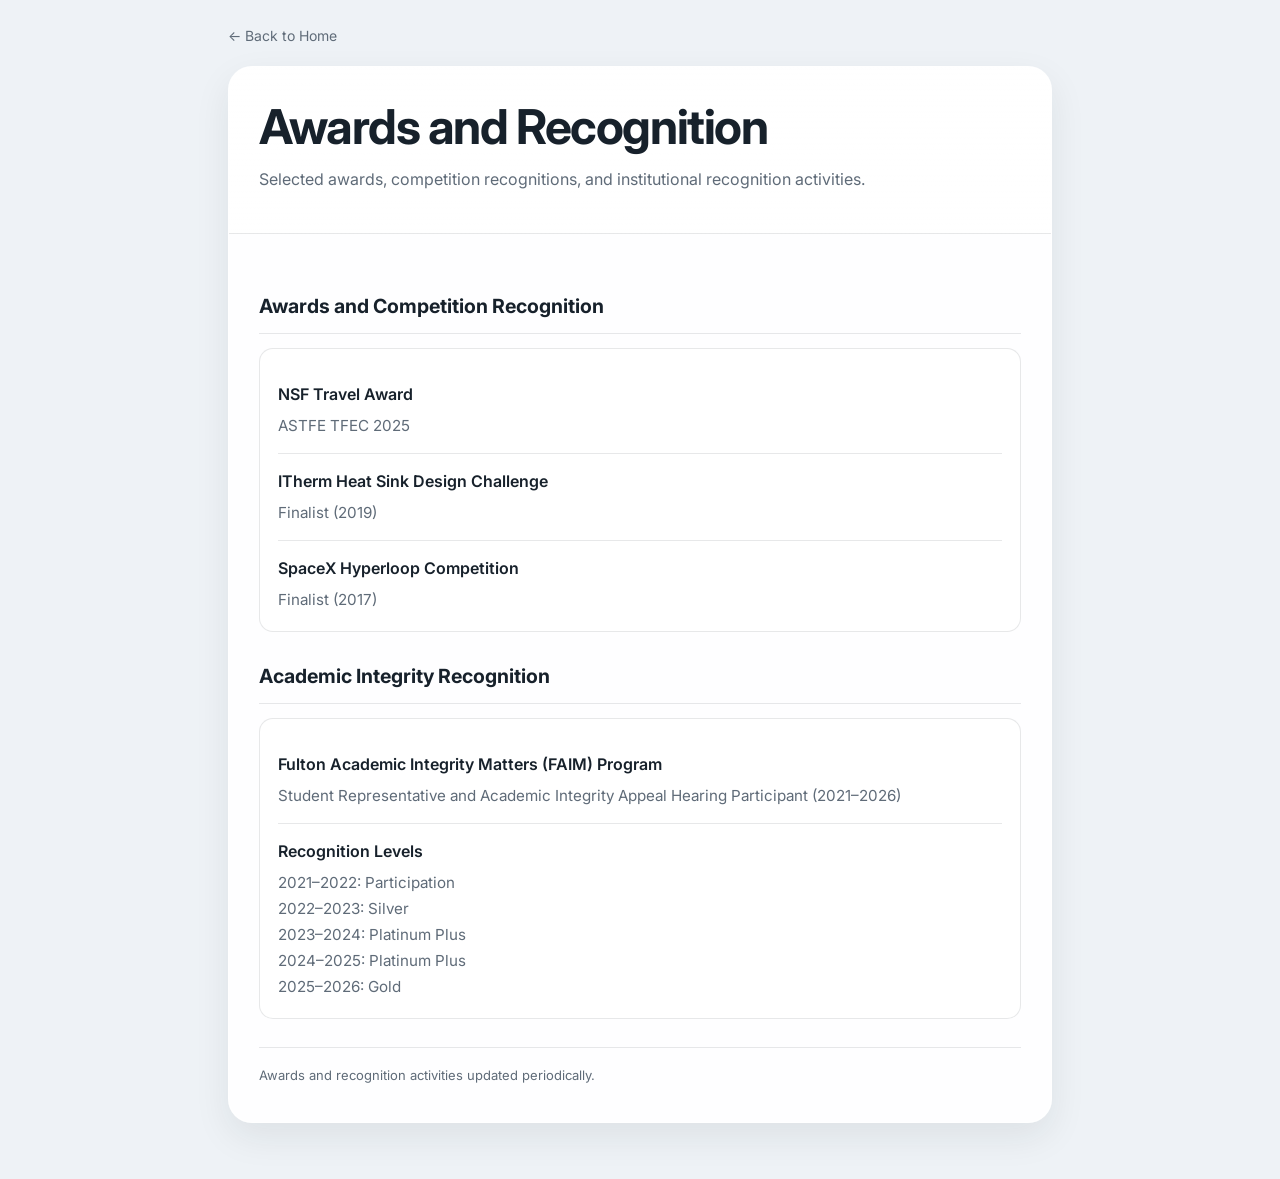
==== awards.html @ 1e587b6f "Create awards.html" ====
<!DOCTYPE html>
<html lang="en">

<head>

  <meta charset="UTF-8">
  <meta name="viewport" content="width=device-width, initial-scale=1.0">

  <title>Awards and Recognition | Gokul Chandrasekaran</title>

  <link rel="preconnect" href="https://fonts.googleapis.com">
  <link rel="preconnect" href="https://fonts.gstatic.com" crossorigin>

  <link href="https://fonts.googleapis.com/css2?family=Inter:wght@400;500;600;700&display=swap" rel="stylesheet">

  <style>

    :root {
      --bg: #eef2f6;
      --card: #ffffff;
      --text: #17212b;
      --muted: #5f6b78;
      --line: rgba(23,33,43,0.10);
      --accent: #173a63;
      --shadow: 0 14px 36px rgba(23,33,43,0.08);
      --radius: 14px;
    }

    * {
      box-sizing: border-box;
    }

    body {
      margin: 0;
      font-family: 'Inter', sans-serif;
      background: var(--bg);
      color: var(--text);
      line-height: 1.7;
    }

    .page {
      max-width: 860px;
      margin: 0 auto;
      padding: 24px 18px 56px;
    }

    .nav {
      margin-bottom: 18px;
      font-size: 14px;
    }

    .nav a {
      color: var(--muted);
      text-decoration: none;
    }

    .nav a:hover {
      color: var(--accent);
    }

    .shell {
      background: rgba(255,255,255,0.92);
      border-radius: 24px;
      overflow: hidden;
      box-shadow: var(--shadow);
      border: 1px solid rgba(255,255,255,0.7);
    }

    .hero {
      padding: 34px 30px 24px;
      border-bottom: 1px solid var(--line);
      background: linear-gradient(
        180deg,
        rgba(255,255,255,0.96),
        rgba(255,255,255,0.84)
      );
    }

    h1 {
      margin: 0;
      font-size: clamp(2rem, 4vw, 3rem);
      line-height: 1.1;
      letter-spacing: -0.03em;
    }

    .subtitle {
      margin-top: 12px;
      color: var(--muted);
      max-width: 720px;
    }

    .content {
      padding: 28px 30px 36px;
    }

    .section {
      margin-top: 28px;
    }

    .section h2 {
      margin: 0 0 14px;
      padding-bottom: 10px;
      border-bottom: 1px solid var(--line);
      font-size: 1.22rem;
    }

    .panel {
      background: var(--card);
      border: 1px solid var(--line);
      border-radius: var(--radius);
      padding: 18px;
    }

    .award-item {
      padding: 14px 0;
      border-bottom: 1px solid var(--line);
    }

    .award-item:last-child {
      border-bottom: none;
      padding-bottom: 0;
    }

    .award-title {
      font-weight: 600;
      font-size: 1rem;
    }

    .award-meta {
      margin-top: 5px;
      color: var(--muted);
      font-size: 0.95rem;
    }

    .footer {
      margin-top: 28px;
      padding-top: 16px;
      border-top: 1px solid var(--line);
      color: var(--muted);
      font-size: 13px;
    }

  </style>

</head>

<body>

  <div class="page">

    <div class="nav">
      <a href="index.html">← Back to Home</a>
    </div>

    <div class="shell">

      <header class="hero">

        <h1>Awards and Recognition</h1>

        <p class="subtitle">
          Selected awards, competition recognitions,
          and institutional recognition activities.
        </p>

      </header>

      <main class="content">

        <section class="section">

          <h2>Awards and Competition Recognition</h2>

          <div class="panel">

            <div class="award-item">

              <div class="award-title">
                NSF Travel Award
              </div>

              <div class="award-meta">
                ASTFE TFEC 2025
              </div>

            </div>

            <div class="award-item">

              <div class="award-title">
                ITherm Heat Sink Design Challenge
              </div>

              <div class="award-meta">
                Finalist (2019)
              </div>

            </div>

            <div class="award-item">

              <div class="award-title">
                SpaceX Hyperloop Competition
              </div>

              <div class="award-meta">
                Finalist (2017)
              </div>

            </div>

          </div>

        </section>

        <section class="section">

          <h2>Academic Integrity Recognition</h2>

          <div class="panel">

            <div class="award-item">

              <div class="award-title">
                Fulton Academic Integrity Matters (FAIM) Program
              </div>

              <div class="award-meta">
                Student Representative and Academic Integrity Appeal Hearing Participant
                (2021–2026)
              </div>

            </div>

            <div class="award-item">

              <div class="award-title">
                Recognition Levels
              </div>

              <div class="award-meta">
                2021–2022: Participation<br>
                2022–2023: Silver<br>
                2023–2024: Platinum Plus<br>
                2024–2025: Platinum Plus<br>
                2025–2026: Gold
              </div>

            </div>

          </div>

        </section>

        <div class="footer">
          Awards and recognition activities updated periodically.
        </div>

      </main>

    </div>

  </div>

</body>

</html>
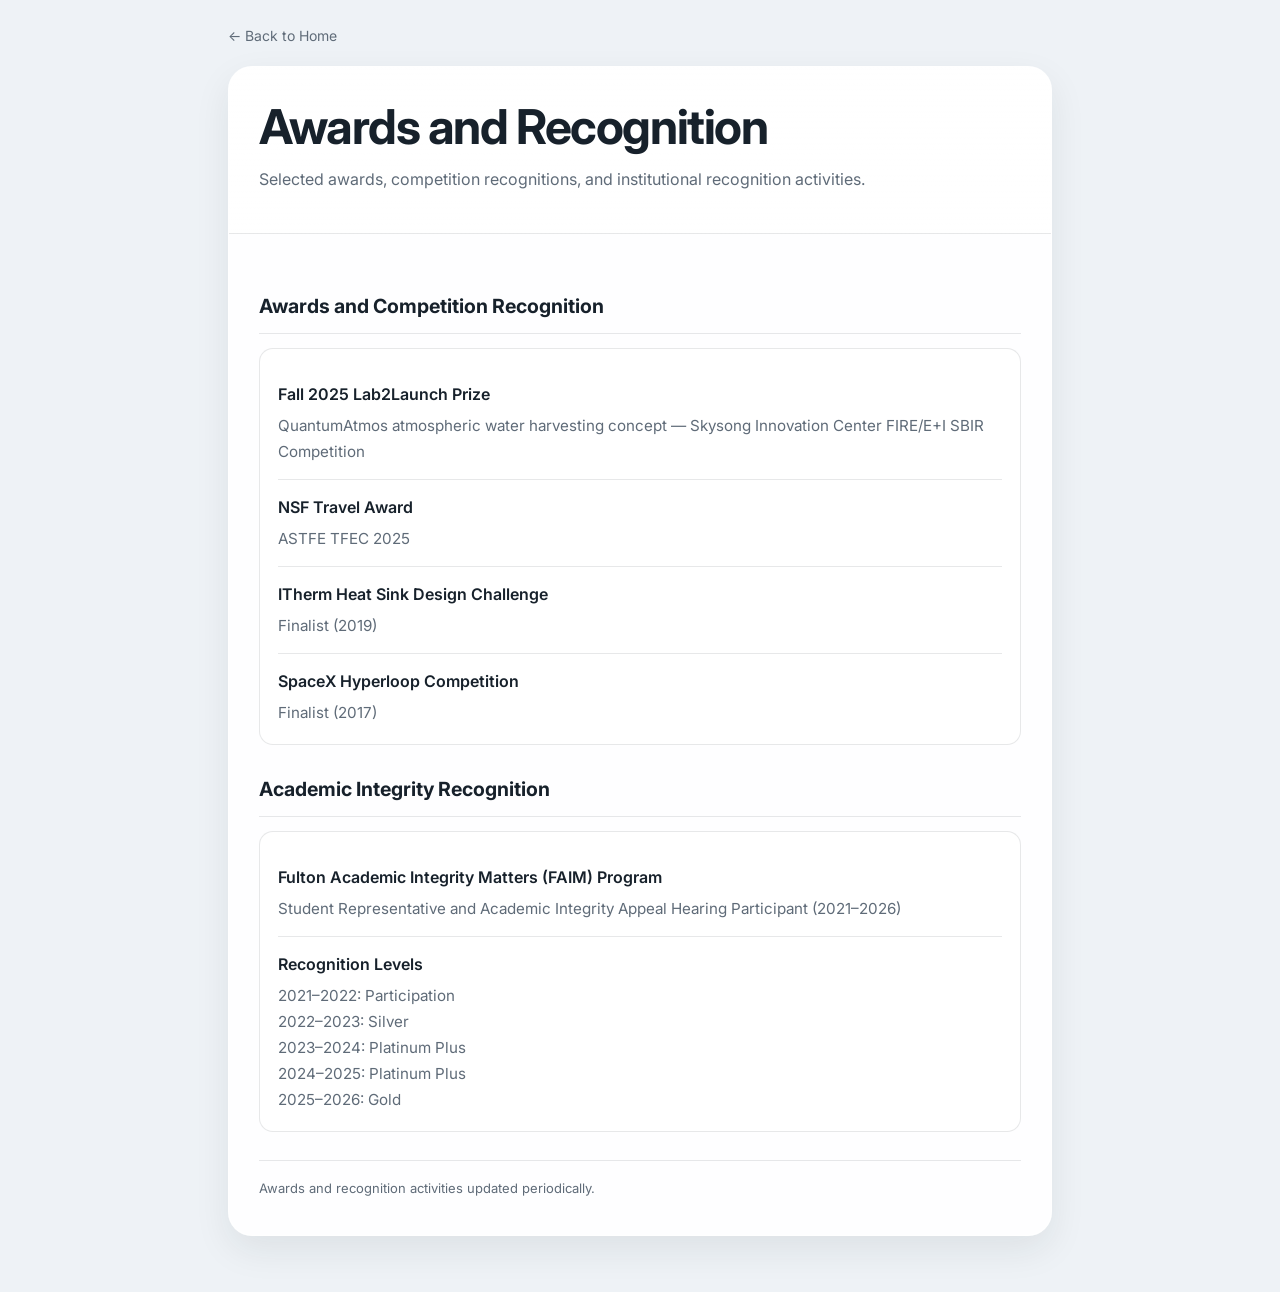
==== commit 22fd127e: "Update awards.html" ====
--- a/awards.html
+++ b/awards.html
@@ -172,7 +172,18 @@
           <h2>Awards and Competition Recognition</h2>
 
           <div class="panel">
-
+            
+<div class="award-item">
+
+  <div class="award-title">
+    Fall 2025 Lab2Launch Prize
+  </div>
+
+  <div class="award-meta">
+    QuantumAtmos atmospheric water harvesting concept — Skysong Innovation Center FIRE/E+I SBIR Competition
+  </div>
+
+</div>
             <div class="award-item">
 
               <div class="award-title">
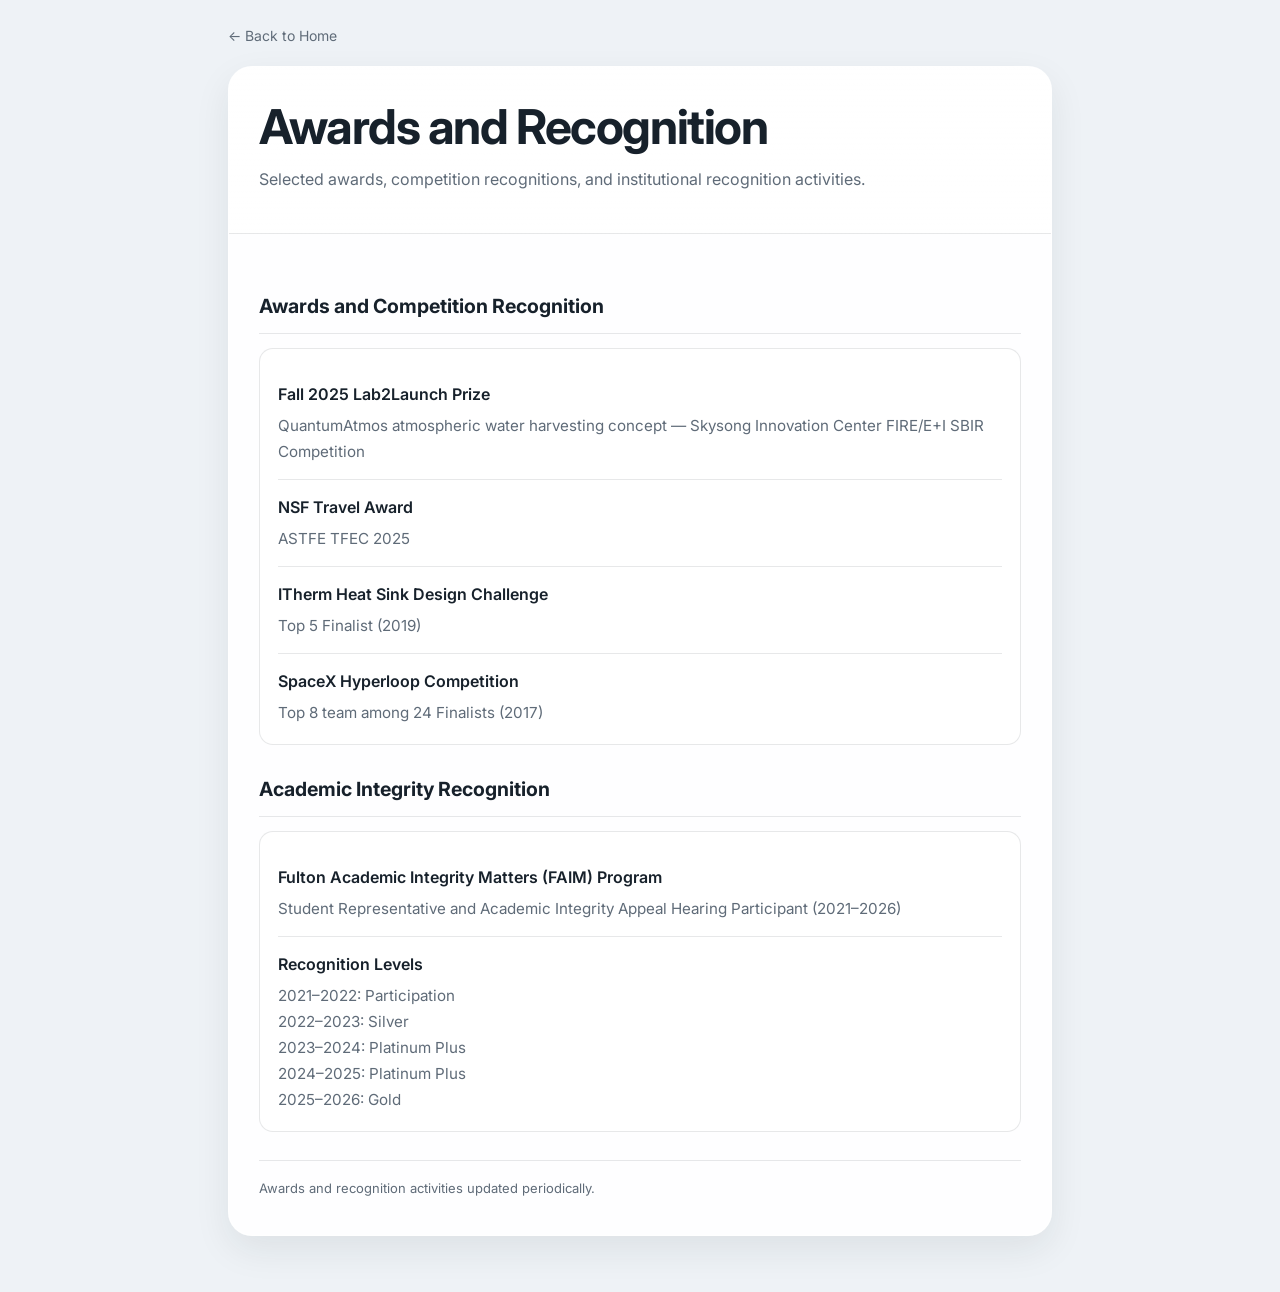
==== commit f685c28b: "Update award descriptions for clarity" ====
--- a/awards.html
+++ b/awards.html
@@ -203,7 +203,7 @@
               </div>
 
               <div class="award-meta">
-                Finalist (2019)
+                Top 5 Finalist (2019)
               </div>
 
             </div>
@@ -215,7 +215,7 @@
               </div>
 
               <div class="award-meta">
-                Finalist (2017)
+                Top 8 team among 24 Finalists (2017)
               </div>
 
             </div>
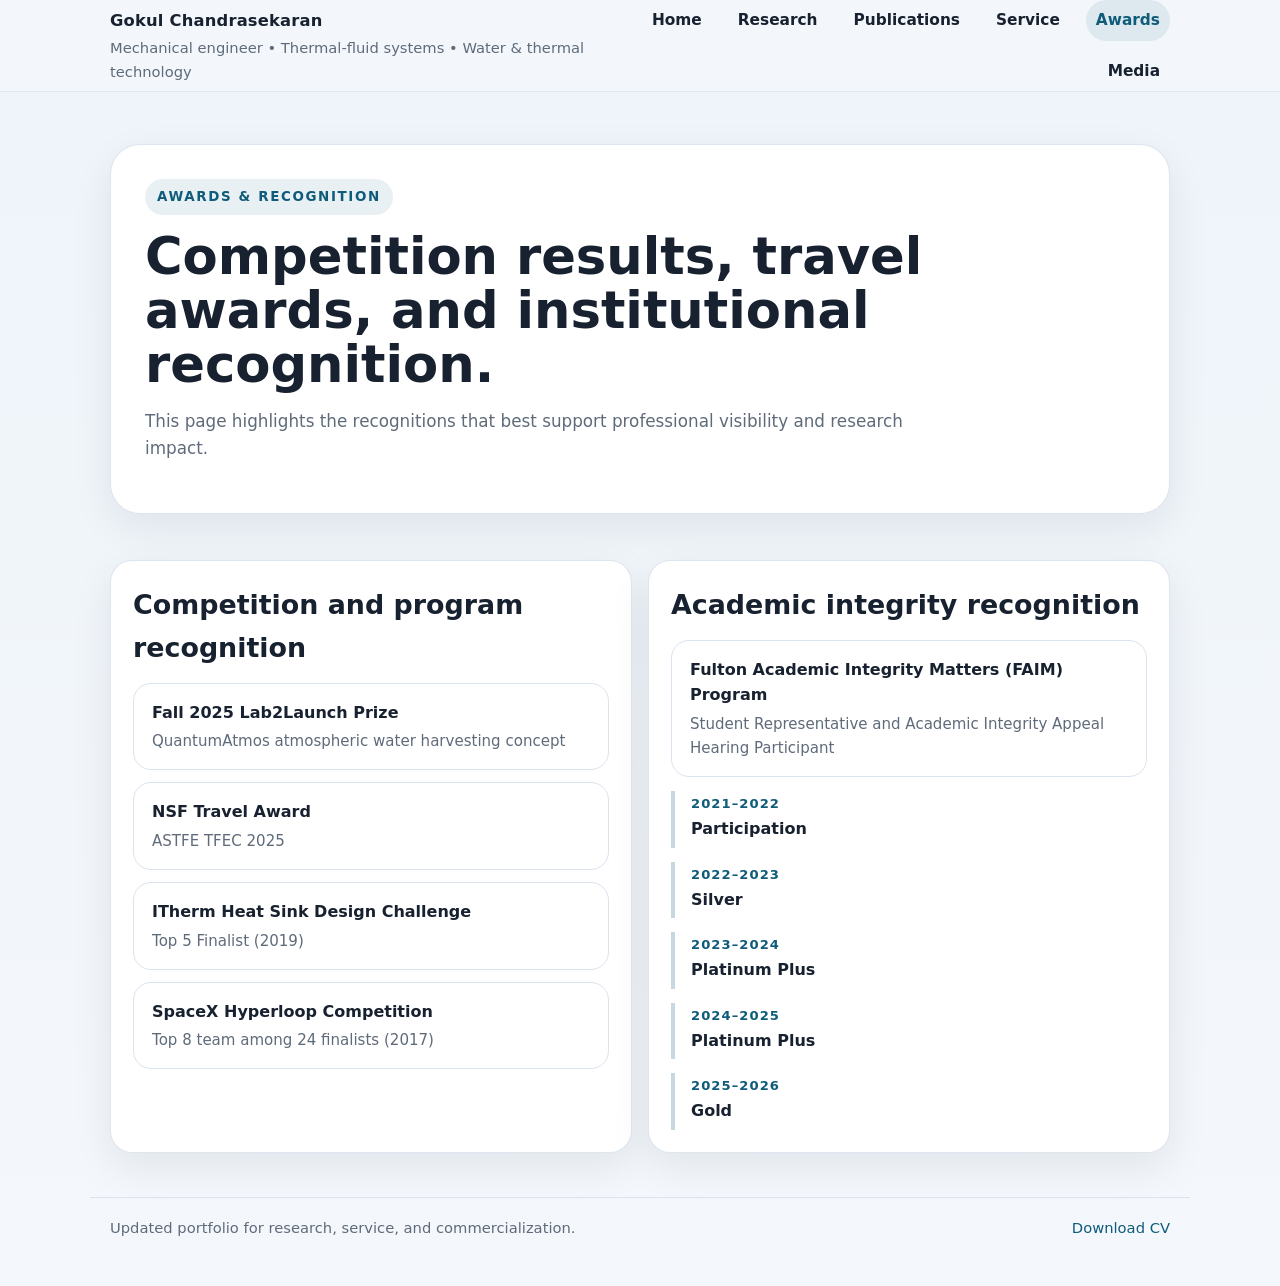
==== commit 76a9b7c1: "Add files via upload" ====
--- a/awards.html
+++ b/awards.html
@@ -1,278 +1,54 @@
-<!DOCTYPE html>
+<!doctype html>
 <html lang="en">
+<head>
+  <meta charset="utf-8">
+  <meta name="viewport" content="width=device-width, initial-scale=1">
+  <title>Gokul Chandrasekaran | Awards & Recognition</title>
+  <meta name="description" content="Gokul Chandrasekaran — thermal-fluid systems, atmospheric water harvesting, advanced thermal management, peer review, and commercialization.">
+  <link rel="stylesheet" href="styles.css">
+</head>
+<body>
+<a class="skip-link" href="#main">Skip to content</a>
+<header class="site-header">
+  <div class="container header-inner">
+    <div class="brand">
+      <div class="name">Gokul Chandrasekaran</div>
+      <div class="role">Mechanical engineer • Thermal-fluid systems • Water & thermal technology</div>
+    </div>
+    <nav class="nav" aria-label="Primary">
+      <a href="index.html" >Home</a>
+<a href="research.html" >Research</a>
+<a href="publications.html" >Publications</a>
+<a href="service.html" >Service</a>
+<a href="awards.html" aria-current="page">Awards</a>
+<a href="media.html" >Media</a>
+    </nav>
+  </div>
+</header>
+<main id="main">
 
-<head>
+<section class="hero">
+  <div class="container">
+    <div class="hero-card">
+      <span class="kicker">Awards &amp; Recognition</span>
+      <h1>Competition results, travel awards, and institutional recognition.</h1>
+      <p class="hero-copy">This page highlights the recognitions that best support professional visibility and research impact.</p>
+    </div>
+  </div>
+</section>
+<section class="section">
+  <div class="container grid">
+    <div class="card span-6"><h2>Competition and program recognition</h2><div class="list"><div class="item"><strong>Fall 2025 Lab2Launch Prize</strong><div class="meta-line">QuantumAtmos atmospheric water harvesting concept</div></div><div class="item"><strong>NSF Travel Award</strong><div class="meta-line">ASTFE TFEC 2025</div></div><div class="item"><strong>ITherm Heat Sink Design Challenge</strong><div class="meta-line">Top 5 Finalist (2019)</div></div><div class="item"><strong>SpaceX Hyperloop Competition</strong><div class="meta-line">Top 8 team among 24 finalists (2017)</div></div></div></div>
+    <div class="card span-6"><h2>Academic integrity recognition</h2><div class="item"><strong>Fulton Academic Integrity Matters (FAIM) Program</strong><div class="meta-line">Student Representative and Academic Integrity Appeal Hearing Participant</div></div><div class="timeline" style="margin-top:14px;"><div class="timeline-item"><div class="year">2021–2022</div><h4>Participation</h4></div><div class="timeline-item"><div class="year">2022–2023</div><h4>Silver</h4></div><div class="timeline-item"><div class="year">2023–2024</div><h4>Platinum Plus</h4></div><div class="timeline-item"><div class="year">2024–2025</div><h4>Platinum Plus</h4></div><div class="timeline-item"><div class="year">2025–2026</div><h4>Gold</h4></div></div></div>
+  </div>
+</section>
 
-  <meta charset="UTF-8">
-  <meta name="viewport" content="width=device-width, initial-scale=1.0">
-
-  <title>Awards and Recognition | Gokul Chandrasekaran</title>
-
-  <link rel="preconnect" href="https://fonts.googleapis.com">
-  <link rel="preconnect" href="https://fonts.gstatic.com" crossorigin>
-
-  <link href="https://fonts.googleapis.com/css2?family=Inter:wght@400;500;600;700&display=swap" rel="stylesheet">
-
-  <style>
-
-    :root {
-      --bg: #eef2f6;
-      --card: #ffffff;
-      --text: #17212b;
-      --muted: #5f6b78;
-      --line: rgba(23,33,43,0.10);
-      --accent: #173a63;
-      --shadow: 0 14px 36px rgba(23,33,43,0.08);
-      --radius: 14px;
-    }
-
-    * {
-      box-sizing: border-box;
-    }
-
-    body {
-      margin: 0;
-      font-family: 'Inter', sans-serif;
-      background: var(--bg);
-      color: var(--text);
-      line-height: 1.7;
-    }
-
-    .page {
-      max-width: 860px;
-      margin: 0 auto;
-      padding: 24px 18px 56px;
-    }
-
-    .nav {
-      margin-bottom: 18px;
-      font-size: 14px;
-    }
-
-    .nav a {
-      color: var(--muted);
-      text-decoration: none;
-    }
-
-    .nav a:hover {
-      color: var(--accent);
-    }
-
-    .shell {
-      background: rgba(255,255,255,0.92);
-      border-radius: 24px;
-      overflow: hidden;
-      box-shadow: var(--shadow);
-      border: 1px solid rgba(255,255,255,0.7);
-    }
-
-    .hero {
-      padding: 34px 30px 24px;
-      border-bottom: 1px solid var(--line);
-      background: linear-gradient(
-        180deg,
-        rgba(255,255,255,0.96),
-        rgba(255,255,255,0.84)
-      );
-    }
-
-    h1 {
-      margin: 0;
-      font-size: clamp(2rem, 4vw, 3rem);
-      line-height: 1.1;
-      letter-spacing: -0.03em;
-    }
-
-    .subtitle {
-      margin-top: 12px;
-      color: var(--muted);
-      max-width: 720px;
-    }
-
-    .content {
-      padding: 28px 30px 36px;
-    }
-
-    .section {
-      margin-top: 28px;
-    }
-
-    .section h2 {
-      margin: 0 0 14px;
-      padding-bottom: 10px;
-      border-bottom: 1px solid var(--line);
-      font-size: 1.22rem;
-    }
-
-    .panel {
-      background: var(--card);
-      border: 1px solid var(--line);
-      border-radius: var(--radius);
-      padding: 18px;
-    }
-
-    .award-item {
-      padding: 14px 0;
-      border-bottom: 1px solid var(--line);
-    }
-
-    .award-item:last-child {
-      border-bottom: none;
-      padding-bottom: 0;
-    }
-
-    .award-title {
-      font-weight: 600;
-      font-size: 1rem;
-    }
-
-    .award-meta {
-      margin-top: 5px;
-      color: var(--muted);
-      font-size: 0.95rem;
-    }
-
-    .footer {
-      margin-top: 28px;
-      padding-top: 16px;
-      border-top: 1px solid var(--line);
-      color: var(--muted);
-      font-size: 13px;
-    }
-
-  </style>
-
-</head>
-
-<body>
-
-  <div class="page">
-
-    <div class="nav">
-      <a href="index.html">← Back to Home</a>
-    </div>
-
-    <div class="shell">
-
-      <header class="hero">
-
-        <h1>Awards and Recognition</h1>
-
-        <p class="subtitle">
-          Selected awards, competition recognitions,
-          and institutional recognition activities.
-        </p>
-
-      </header>
-
-      <main class="content">
-
-        <section class="section">
-
-          <h2>Awards and Competition Recognition</h2>
-
-          <div class="panel">
-            
-<div class="award-item">
-
-  <div class="award-title">
-    Fall 2025 Lab2Launch Prize
+</main>
+<footer class="footer">
+  <div class="container footer-inner">
+    <div>Updated portfolio for research, service, and commercialization.</div>
+    <div><a href="Resume_GC.pdf">Download CV</a></div>
   </div>
-
-  <div class="award-meta">
-    QuantumAtmos atmospheric water harvesting concept — Skysong Innovation Center FIRE/E+I SBIR Competition
-  </div>
-
-</div>
-            <div class="award-item">
-
-              <div class="award-title">
-                NSF Travel Award
-              </div>
-
-              <div class="award-meta">
-                ASTFE TFEC 2025
-              </div>
-
-            </div>
-
-            <div class="award-item">
-
-              <div class="award-title">
-                ITherm Heat Sink Design Challenge
-              </div>
-
-              <div class="award-meta">
-                Top 5 Finalist (2019)
-              </div>
-
-            </div>
-
-            <div class="award-item">
-
-              <div class="award-title">
-                SpaceX Hyperloop Competition
-              </div>
-
-              <div class="award-meta">
-                Top 8 team among 24 Finalists (2017)
-              </div>
-
-            </div>
-
-          </div>
-
-        </section>
-
-        <section class="section">
-
-          <h2>Academic Integrity Recognition</h2>
-
-          <div class="panel">
-
-            <div class="award-item">
-
-              <div class="award-title">
-                Fulton Academic Integrity Matters (FAIM) Program
-              </div>
-
-              <div class="award-meta">
-                Student Representative and Academic Integrity Appeal Hearing Participant
-                (2021–2026)
-              </div>
-
-            </div>
-
-            <div class="award-item">
-
-              <div class="award-title">
-                Recognition Levels
-              </div>
-
-              <div class="award-meta">
-                2021–2022: Participation<br>
-                2022–2023: Silver<br>
-                2023–2024: Platinum Plus<br>
-                2024–2025: Platinum Plus<br>
-                2025–2026: Gold
-              </div>
-
-            </div>
-
-          </div>
-
-        </section>
-
-        <div class="footer">
-          Awards and recognition activities updated periodically.
-        </div>
-
-      </main>
-
-    </div>
-
-  </div>
-
+</footer>
 </body>
-
 </html>
--- a/styles.css
+++ b/styles.css
@@ -0,0 +1,40 @@
+:root{
+  --bg:#f4f7fb;
+  --surface:#ffffff;
+  --surface-2:#f8fafc;
+  --text:#18212f;
+  --muted:#5f6b7a;
+  --line:#dbe3ee;
+  --accent:#0f5b7a;
+  --accent-2:#1f7a8c;
+  --shadow:0 14px 40px rgba(16, 24, 40, .08);
+  --radius:22px;
+  --max:1100px;
+}
+*{box-sizing:border-box}
+html{scroll-behavior:smooth}
+body{margin:0;font-family:Inter,ui-sans-serif,system-ui,-apple-system,BlinkMacSystemFont,"Segoe UI",sans-serif;background:linear-gradient(180deg,#eef4fa 0%,var(--bg) 100%);color:var(--text);line-height:1.6}
+a{color:var(--accent);text-decoration:none}a:hover{text-decoration:underline}
+img{max-width:100%;display:block}
+.container{max-width:var(--max);margin:0 auto;padding:0 20px}
+.skip-link{position:absolute;left:-999px;top:auto}.skip-link:focus{left:20px;top:20px;z-index:1000;background:var(--surface);padding:12px 16px;border-radius:12px;box-shadow:var(--shadow)}
+.site-header{position:sticky;top:0;z-index:50;backdrop-filter:saturate(180%) blur(14px);background:rgba(244,247,251,.88);border-bottom:1px solid rgba(219,227,238,.8)}
+.header-inner{display:flex;align-items:center;justify-content:space-between;gap:16px;min-height:76px}
+.brand{display:flex;flex-direction:column;gap:2px}.brand .name{font-size:1.02rem;font-weight:800;letter-spacing:.2px}.brand .role{font-size:.92rem;color:var(--muted)}
+.nav{display:flex;flex-wrap:wrap;gap:10px 16px;align-items:center;justify-content:flex-end}
+.nav a{color:var(--text);font-weight:600;font-size:.96rem;padding:8px 10px;border-radius:999px}.nav a:hover,.nav a[aria-current="page"]{background:rgba(15,91,122,.09);color:var(--accent);text-decoration:none}
+.hero{padding:52px 0 28px}.hero-card{background:linear-gradient(180deg,rgba(255,255,255,.97) 0%,#ffffff 100%);border:1px solid rgba(219,227,238,.9);border-radius:30px;box-shadow:var(--shadow);padding:34px}
+.kicker{display:inline-flex;align-items:center;gap:8px;padding:7px 12px;border-radius:999px;background:rgba(15,91,122,.09);color:var(--accent);font-size:.84rem;font-weight:800;letter-spacing:.12em;text-transform:uppercase}
+h1{margin:14px 0 12px;font-size:clamp(2.1rem,4vw,4rem);line-height:1.06}.hero-copy{max-width:820px;color:var(--muted);font-size:1.05rem}
+.hero-meta{display:grid;grid-template-columns:repeat(4,minmax(0,1fr));gap:14px;margin-top:24px}.meta{background:var(--surface-2);border:1px solid var(--line);border-radius:18px;padding:14px 16px}.meta .label{display:block;color:var(--muted);font-size:.84rem;margin-bottom:4px}.meta .value{font-weight:700}
+.pills{display:flex;flex-wrap:wrap;gap:10px;margin-top:18px}.pill{background:#fff;border:1px solid var(--line);border-radius:999px;padding:9px 14px;font-size:.92rem;color:var(--text);box-shadow:0 4px 14px rgba(16, 24, 40, .04)}
+.section{padding:18px 0 10px}.section h2{font-size:clamp(1.5rem,2.1vw,2.1rem);margin:0 0 14px}.section-lead{color:var(--muted);max-width:900px;margin:0 0 20px}
+.grid{display:grid;grid-template-columns:repeat(12,minmax(0,1fr));gap:16px}.card{background:var(--surface);border:1px solid rgba(219,227,238,.92);border-radius:var(--radius);box-shadow:var(--shadow);padding:22px}.card h3{margin:0 0 10px;font-size:1.08rem}.card p{margin:0;color:var(--muted)}.card ul{margin:0;padding-left:18px;color:var(--muted)}.card li{margin:6px 0}.card .small{font-size:.92rem}.card .tag{display:inline-block;margin-top:14px;padding:7px 10px;border-radius:999px;background:rgba(31,122,140,.1);color:var(--accent-2);font-weight:700;font-size:.83rem}
+.span-4{grid-column:span 4}.span-6{grid-column:span 6}.span-8{grid-column:span 8}.span-12{grid-column:span 12}
+.list{display:grid;gap:12px}.item{border:1px solid var(--line);border-radius:18px;padding:16px 18px;background:#fff}.item strong{display:block;margin-bottom:4px}.item .meta-line{color:var(--muted);font-size:.94rem}
+.timeline{display:grid;gap:14px}.timeline-item{border-left:4px solid rgba(15,91,122,.24);padding:2px 0 2px 16px}.timeline-item .year{color:var(--accent);font-size:.82rem;font-weight:800;letter-spacing:.08em;text-transform:uppercase;margin-bottom:2px}.timeline-item h4{margin:0 0 4px;font-size:1rem}.timeline-item p{margin:0;color:var(--muted);font-size:.95rem}
+.footer{padding:34px 0 46px;color:var(--muted);font-size:.92rem}.footer-inner{border-top:1px solid var(--line);padding-top:18px;display:flex;flex-wrap:wrap;gap:10px 20px;justify-content:space-between;align-items:center}
+.callout{background:linear-gradient(180deg,rgba(15,91,122,.08),rgba(15,91,122,.03));border:1px solid rgba(15,91,122,.15);border-radius:24px;padding:20px 22px}
+.two-col{display:grid;grid-template-columns:1.2fr .8fr;gap:16px}
+@media (max-width:900px){.hero-meta{grid-template-columns:repeat(2,minmax(0,1fr))}.span-4,.span-6,.span-8,.span-12{grid-column:span 12}.two-col{grid-template-columns:1fr}.header-inner{flex-direction:column;align-items:flex-start;padding:14px 0}.nav{justify-content:flex-start}.hero-card{padding:24px}}
+@media (max-width:560px){.hero-meta{grid-template-columns:1fr}.nav{gap:6px 10px}.nav a{padding:7px 9px;font-size:.92rem}}
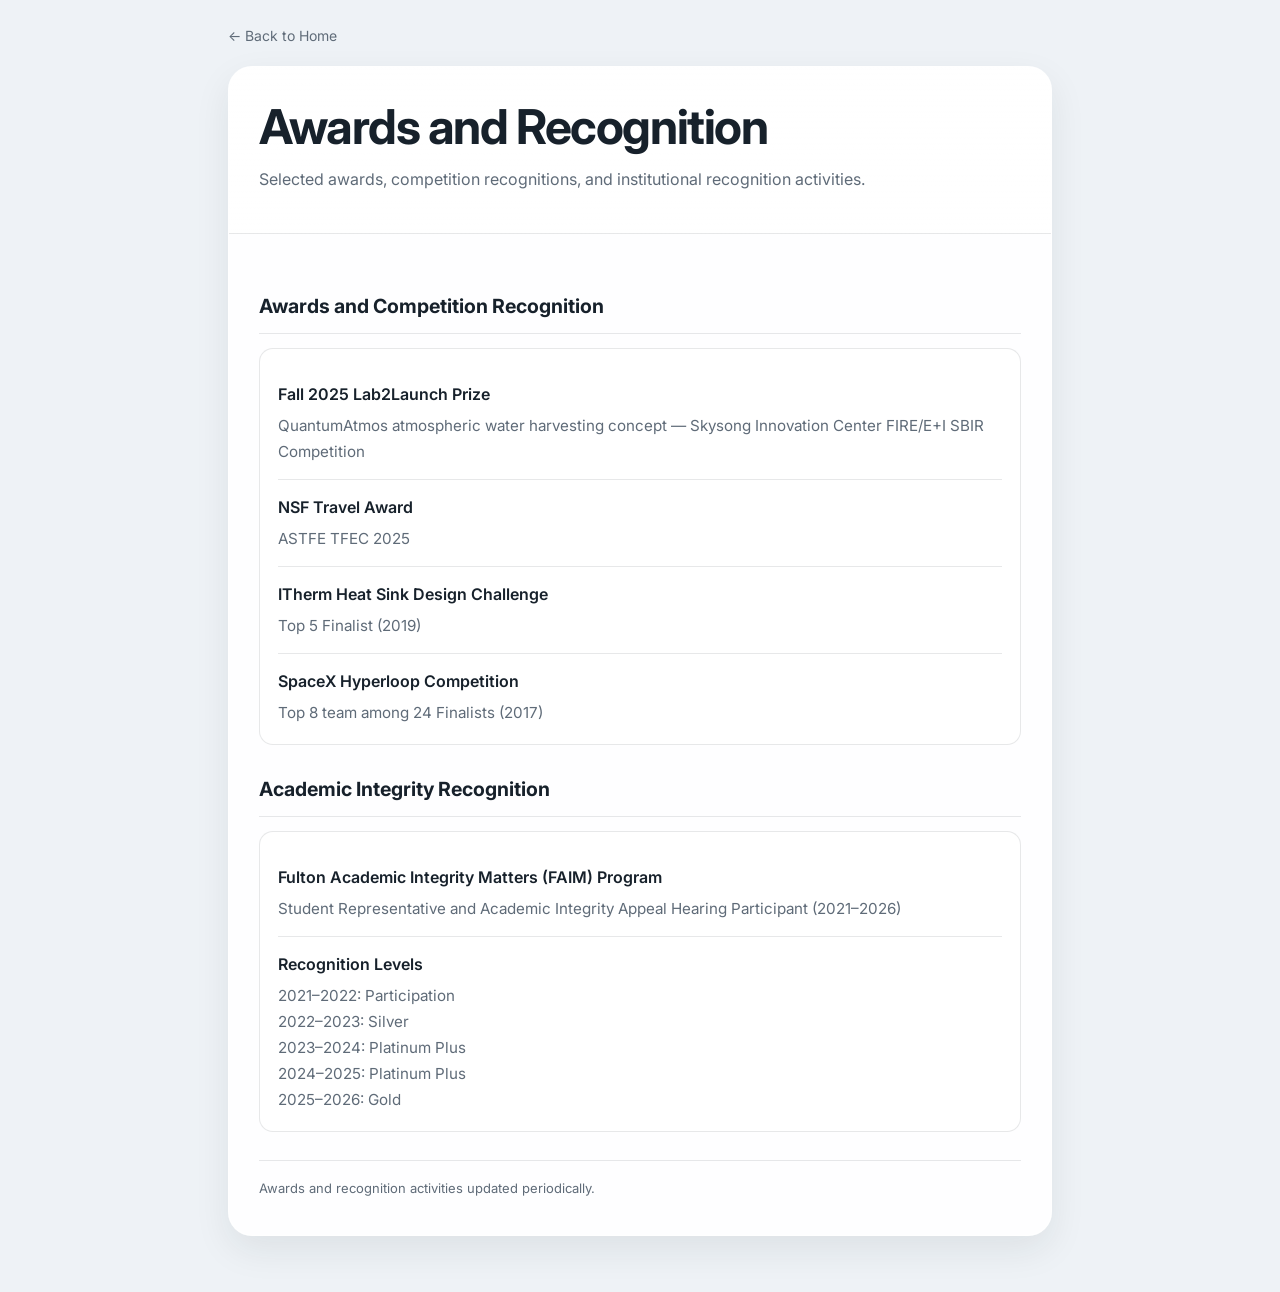
==== commit 9facd463: "Add files via upload" ====
--- a/awards.html
+++ b/awards.html
@@ -1,54 +1,278 @@
-<!doctype html>
+<!DOCTYPE html>
 <html lang="en">
+
 <head>
-  <meta charset="utf-8">
-  <meta name="viewport" content="width=device-width, initial-scale=1">
-  <title>Gokul Chandrasekaran | Awards & Recognition</title>
-  <meta name="description" content="Gokul Chandrasekaran — thermal-fluid systems, atmospheric water harvesting, advanced thermal management, peer review, and commercialization.">
-  <link rel="stylesheet" href="styles.css">
+
+  <meta charset="UTF-8">
+  <meta name="viewport" content="width=device-width, initial-scale=1.0">
+
+  <title>Awards and Recognition | Gokul Chandrasekaran</title>
+
+  <link rel="preconnect" href="https://fonts.googleapis.com">
+  <link rel="preconnect" href="https://fonts.gstatic.com" crossorigin>
+
+  <link href="https://fonts.googleapis.com/css2?family=Inter:wght@400;500;600;700&display=swap" rel="stylesheet">
+
+  <style>
+
+    :root {
+      --bg: #eef2f6;
+      --card: #ffffff;
+      --text: #17212b;
+      --muted: #5f6b78;
+      --line: rgba(23,33,43,0.10);
+      --accent: #173a63;
+      --shadow: 0 14px 36px rgba(23,33,43,0.08);
+      --radius: 14px;
+    }
+
+    * {
+      box-sizing: border-box;
+    }
+
+    body {
+      margin: 0;
+      font-family: 'Inter', sans-serif;
+      background: var(--bg);
+      color: var(--text);
+      line-height: 1.7;
+    }
+
+    .page {
+      max-width: 860px;
+      margin: 0 auto;
+      padding: 24px 18px 56px;
+    }
+
+    .nav {
+      margin-bottom: 18px;
+      font-size: 14px;
+    }
+
+    .nav a {
+      color: var(--muted);
+      text-decoration: none;
+    }
+
+    .nav a:hover {
+      color: var(--accent);
+    }
+
+    .shell {
+      background: rgba(255,255,255,0.92);
+      border-radius: 24px;
+      overflow: hidden;
+      box-shadow: var(--shadow);
+      border: 1px solid rgba(255,255,255,0.7);
+    }
+
+    .hero {
+      padding: 34px 30px 24px;
+      border-bottom: 1px solid var(--line);
+      background: linear-gradient(
+        180deg,
+        rgba(255,255,255,0.96),
+        rgba(255,255,255,0.84)
+      );
+    }
+
+    h1 {
+      margin: 0;
+      font-size: clamp(2rem, 4vw, 3rem);
+      line-height: 1.1;
+      letter-spacing: -0.03em;
+    }
+
+    .subtitle {
+      margin-top: 12px;
+      color: var(--muted);
+      max-width: 720px;
+    }
+
+    .content {
+      padding: 28px 30px 36px;
+    }
+
+    .section {
+      margin-top: 28px;
+    }
+
+    .section h2 {
+      margin: 0 0 14px;
+      padding-bottom: 10px;
+      border-bottom: 1px solid var(--line);
+      font-size: 1.22rem;
+    }
+
+    .panel {
+      background: var(--card);
+      border: 1px solid var(--line);
+      border-radius: var(--radius);
+      padding: 18px;
+    }
+
+    .award-item {
+      padding: 14px 0;
+      border-bottom: 1px solid var(--line);
+    }
+
+    .award-item:last-child {
+      border-bottom: none;
+      padding-bottom: 0;
+    }
+
+    .award-title {
+      font-weight: 600;
+      font-size: 1rem;
+    }
+
+    .award-meta {
+      margin-top: 5px;
+      color: var(--muted);
+      font-size: 0.95rem;
+    }
+
+    .footer {
+      margin-top: 28px;
+      padding-top: 16px;
+      border-top: 1px solid var(--line);
+      color: var(--muted);
+      font-size: 13px;
+    }
+
+  </style>
+
 </head>
+
 <body>
-<a class="skip-link" href="#main">Skip to content</a>
-<header class="site-header">
-  <div class="container header-inner">
-    <div class="brand">
-      <div class="name">Gokul Chandrasekaran</div>
-      <div class="role">Mechanical engineer • Thermal-fluid systems • Water & thermal technology</div>
+
+  <div class="page">
+
+    <div class="nav">
+      <a href="index.html">← Back to Home</a>
     </div>
-    <nav class="nav" aria-label="Primary">
-      <a href="index.html" >Home</a>
-<a href="research.html" >Research</a>
-<a href="publications.html" >Publications</a>
-<a href="service.html" >Service</a>
-<a href="awards.html" aria-current="page">Awards</a>
-<a href="media.html" >Media</a>
-    </nav>
+
+    <div class="shell">
+
+      <header class="hero">
+
+        <h1>Awards and Recognition</h1>
+
+        <p class="subtitle">
+          Selected awards, competition recognitions,
+          and institutional recognition activities.
+        </p>
+
+      </header>
+
+      <main class="content">
+
+        <section class="section">
+
+          <h2>Awards and Competition Recognition</h2>
+
+          <div class="panel">
+            
+<div class="award-item">
+
+  <div class="award-title">
+    Fall 2025 Lab2Launch Prize
   </div>
-</header>
-<main id="main">
-
-<section class="hero">
-  <div class="container">
-    <div class="hero-card">
-      <span class="kicker">Awards &amp; Recognition</span>
-      <h1>Competition results, travel awards, and institutional recognition.</h1>
-      <p class="hero-copy">This page highlights the recognitions that best support professional visibility and research impact.</p>
+
+  <div class="award-meta">
+    QuantumAtmos atmospheric water harvesting concept — Skysong Innovation Center FIRE/E+I SBIR Competition
+  </div>
+
+</div>
+            <div class="award-item">
+
+              <div class="award-title">
+                NSF Travel Award
+              </div>
+
+              <div class="award-meta">
+                ASTFE TFEC 2025
+              </div>
+
+            </div>
+
+            <div class="award-item">
+
+              <div class="award-title">
+                ITherm Heat Sink Design Challenge
+              </div>
+
+              <div class="award-meta">
+                Top 5 Finalist (2019)
+              </div>
+
+            </div>
+
+            <div class="award-item">
+
+              <div class="award-title">
+                SpaceX Hyperloop Competition
+              </div>
+
+              <div class="award-meta">
+                Top 8 team among 24 Finalists (2017)
+              </div>
+
+            </div>
+
+          </div>
+
+        </section>
+
+        <section class="section">
+
+          <h2>Academic Integrity Recognition</h2>
+
+          <div class="panel">
+
+            <div class="award-item">
+
+              <div class="award-title">
+                Fulton Academic Integrity Matters (FAIM) Program
+              </div>
+
+              <div class="award-meta">
+                Student Representative and Academic Integrity Appeal Hearing Participant
+                (2021–2026)
+              </div>
+
+            </div>
+
+            <div class="award-item">
+
+              <div class="award-title">
+                Recognition Levels
+              </div>
+
+              <div class="award-meta">
+                2021–2022: Participation<br>
+                2022–2023: Silver<br>
+                2023–2024: Platinum Plus<br>
+                2024–2025: Platinum Plus<br>
+                2025–2026: Gold
+              </div>
+
+            </div>
+
+          </div>
+
+        </section>
+
+        <div class="footer">
+          Awards and recognition activities updated periodically.
+        </div>
+
+      </main>
+
     </div>
+
   </div>
-</section>
-<section class="section">
-  <div class="container grid">
-    <div class="card span-6"><h2>Competition and program recognition</h2><div class="list"><div class="item"><strong>Fall 2025 Lab2Launch Prize</strong><div class="meta-line">QuantumAtmos atmospheric water harvesting concept</div></div><div class="item"><strong>NSF Travel Award</strong><div class="meta-line">ASTFE TFEC 2025</div></div><div class="item"><strong>ITherm Heat Sink Design Challenge</strong><div class="meta-line">Top 5 Finalist (2019)</div></div><div class="item"><strong>SpaceX Hyperloop Competition</strong><div class="meta-line">Top 8 team among 24 finalists (2017)</div></div></div></div>
-    <div class="card span-6"><h2>Academic integrity recognition</h2><div class="item"><strong>Fulton Academic Integrity Matters (FAIM) Program</strong><div class="meta-line">Student Representative and Academic Integrity Appeal Hearing Participant</div></div><div class="timeline" style="margin-top:14px;"><div class="timeline-item"><div class="year">2021–2022</div><h4>Participation</h4></div><div class="timeline-item"><div class="year">2022–2023</div><h4>Silver</h4></div><div class="timeline-item"><div class="year">2023–2024</div><h4>Platinum Plus</h4></div><div class="timeline-item"><div class="year">2024–2025</div><h4>Platinum Plus</h4></div><div class="timeline-item"><div class="year">2025–2026</div><h4>Gold</h4></div></div></div>
-  </div>
-</section>
-
-</main>
-<footer class="footer">
-  <div class="container footer-inner">
-    <div>Updated portfolio for research, service, and commercialization.</div>
-    <div><a href="Resume_GC.pdf">Download CV</a></div>
-  </div>
-</footer>
+
 </body>
+
 </html>
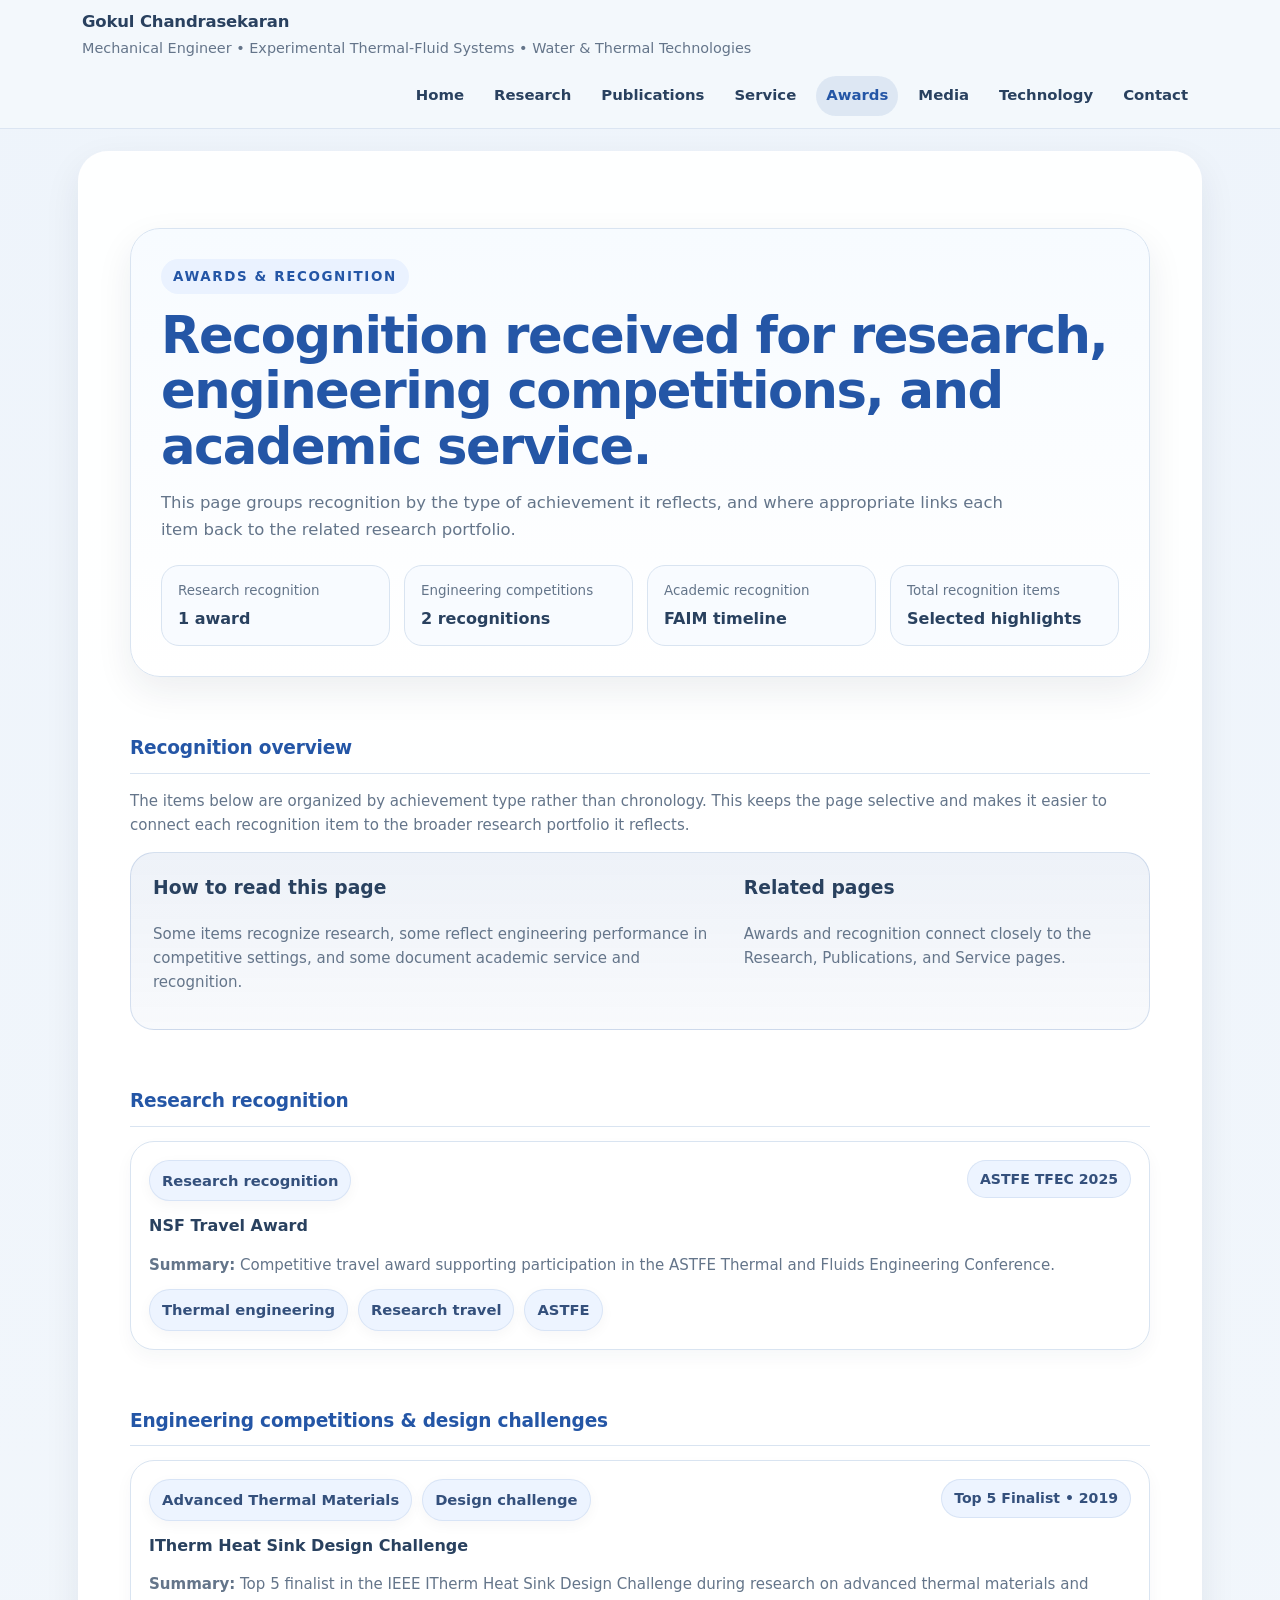
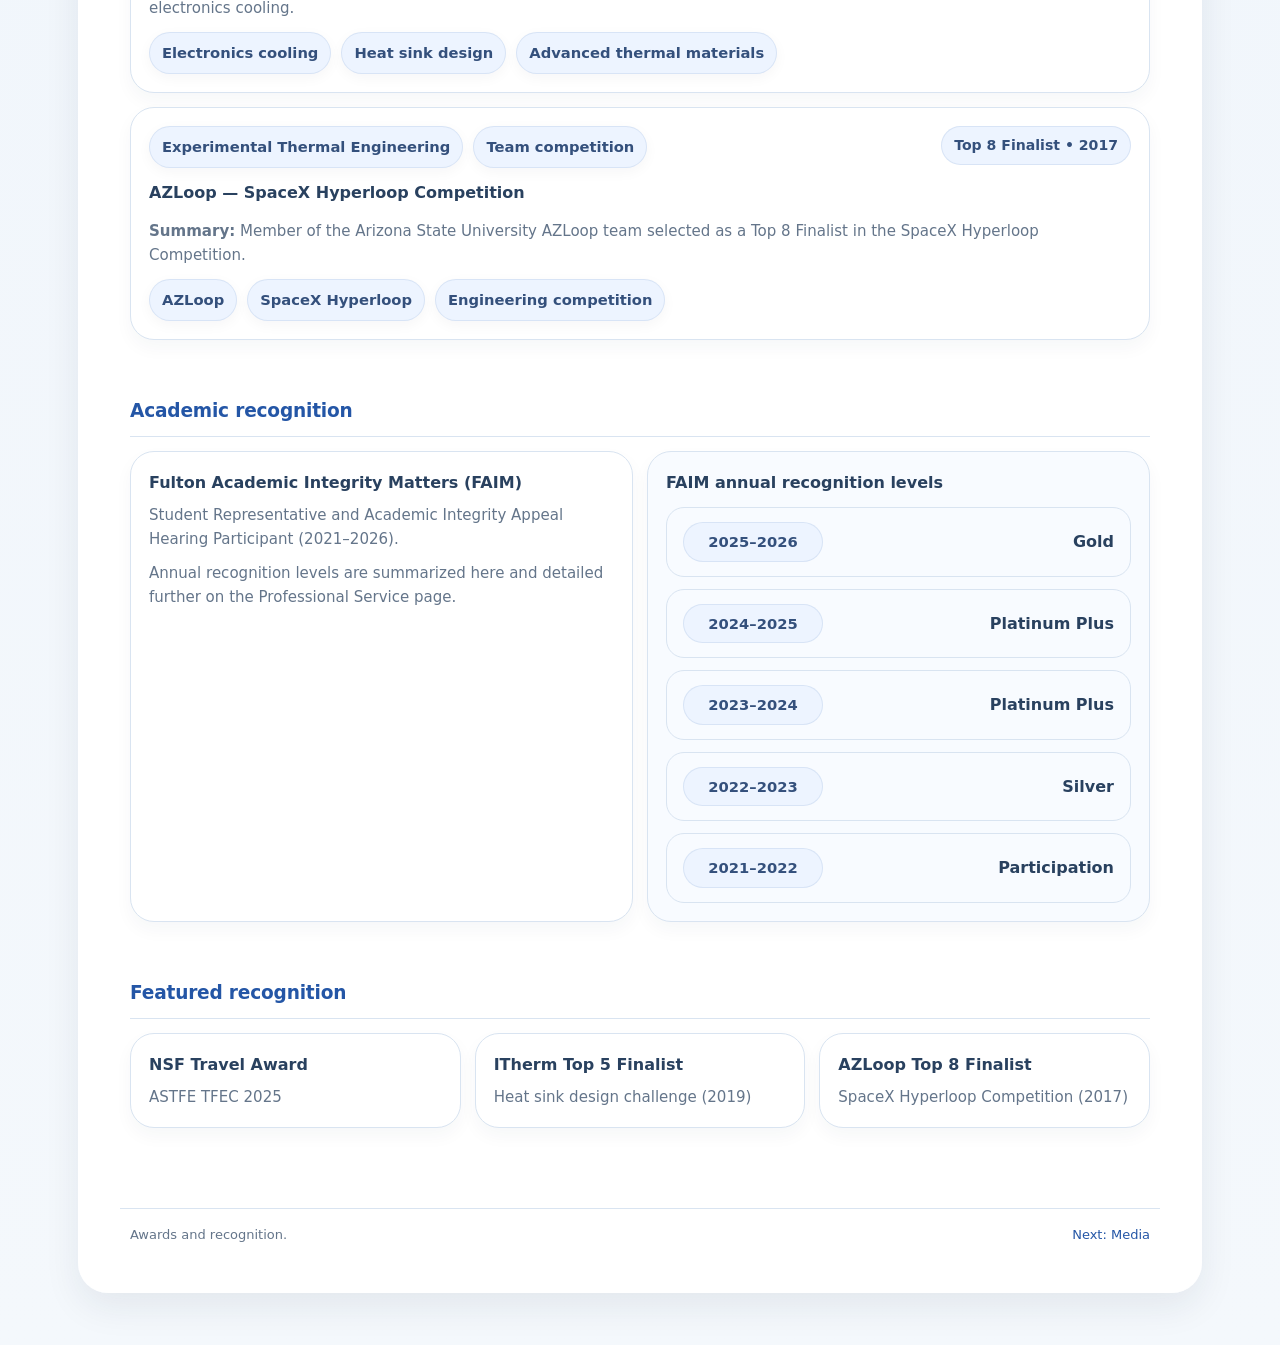
==== commit 2f140753: "Update awards.html" ====
--- a/awards.html
+++ b/awards.html
@@ -1,278 +1,552 @@
 <!DOCTYPE html>
 <html lang="en">
-
 <head>
-
-  <meta charset="UTF-8">
-  <meta name="viewport" content="width=device-width, initial-scale=1.0">
-
-  <title>Awards and Recognition | Gokul Chandrasekaran</title>
-
-  <link rel="preconnect" href="https://fonts.googleapis.com">
-  <link rel="preconnect" href="https://fonts.gstatic.com" crossorigin>
-
-  <link href="https://fonts.googleapis.com/css2?family=Inter:wght@400;500;600;700&display=swap" rel="stylesheet">
+  <meta charset="UTF-8" />
+  <meta name="viewport" content="width=device-width, initial-scale=1.0" />
+  <meta name="description" content="Awards and recognition of Gokul Chandrasekaran across research, engineering competitions, and academic service." />
+  <title>Awards &amp; Recognition | Gokul Chandrasekaran</title>
+  <link rel="stylesheet" href="styles.css" />
 
   <style>
-
-    :root {
-      --bg: #eef2f6;
-      --card: #ffffff;
-      --text: #17212b;
-      --muted: #5f6b78;
-      --line: rgba(23,33,43,0.10);
-      --accent: #173a63;
-      --shadow: 0 14px 36px rgba(23,33,43,0.08);
-      --radius: 14px;
-    }
-
-    * {
-      box-sizing: border-box;
-    }
-
-    body {
-      margin: 0;
-      font-family: 'Inter', sans-serif;
-      background: var(--bg);
+    :root{
+      --bg:#f4f8fc;
+      --surface:#ffffff;
+      --surface-2:#f8fbff;
+      --text:#29415f;
+      --muted:#64758a;
+      --line:#d9e4f1;
+      --accent:#2456a6;
+      --accent-soft:#eaf2ff;
+      --shadow:0 14px 36px rgba(26, 41, 64, .08);
+      --radius:24px;
+      --max:1160px;
+    }
+
+    * { box-sizing: border-box; }
+    html { scroll-behavior: smooth; }
+
+    body{
+      margin:0;
+      font-family: Inter, ui-sans-serif, system-ui, -apple-system, BlinkMacSystemFont, "Segoe UI", sans-serif;
+      background: linear-gradient(180deg, #eef4fb 0%, var(--bg) 100%);
       color: var(--text);
-      line-height: 1.7;
-    }
-
-    .page {
-      max-width: 860px;
+      line-height: 1.6;
+    }
+
+    a{ color: var(--accent); text-decoration: none; }
+    a:hover{ text-decoration: underline; }
+
+    .skip-link{
+      position:absolute;
+      left:-999px;
+      top:auto;
+    }
+    .skip-link:focus{
+      left:16px;
+      top:16px;
+      z-index:1000;
+      background:var(--surface);
+      padding:10px 14px;
+      border-radius:12px;
+      box-shadow:var(--shadow);
+    }
+
+    .site-header{
+      position: sticky;
+      top: 0;
+      z-index: 50;
+      background: rgba(244, 248, 252, 0.94);
+      backdrop-filter: saturate(180%) blur(14px);
+      border-bottom: 1px solid rgba(217, 228, 241, 0.92);
+    }
+
+    .header-inner{
+      max-width: var(--max);
       margin: 0 auto;
-      padding: 24px 18px 56px;
-    }
-
-    .nav {
-      margin-bottom: 18px;
-      font-size: 14px;
-    }
-
-    .nav a {
+      padding: 12px 22px;
+      min-height: 72px;
+      display:flex;
+      align-items:center;
+      justify-content:space-between;
+      gap:16px;
+      flex-wrap:wrap;
+    }
+
+    .brand{ min-width: 260px; }
+    .brand .name{
+      font-size: 1.03rem;
+      font-weight: 800;
+      letter-spacing: -0.01em;
+      line-height: 1.2;
+    }
+    .brand .role{
+      margin-top: 3px;
+      font-size: 0.9rem;
       color: var(--muted);
+    }
+
+    .nav{
+      display:flex;
+      flex-wrap:wrap;
+      justify-content:flex-end;
+      align-items:center;
+      gap: 6px 10px;
+      margin-left:auto;
+    }
+    .nav a{
+      display:inline-flex;
+      align-items:center;
+      justify-content:center;
+      white-space:nowrap;
+      padding: 8px 10px;
+      border-radius: 999px;
+      color: var(--text);
+      font-weight: 600;
+      font-size: 0.93rem;
+    }
+    .nav a:hover,
+    .nav a[aria-current="page"]{
+      background: rgba(36, 86, 166, 0.10);
+      color: var(--accent);
       text-decoration: none;
     }
 
-    .nav a:hover {
+    .page{
+      max-width: var(--max);
+      margin: 0 auto;
+      padding: 22px 18px 52px;
+    }
+
+    .shell{
+      background: rgba(255,255,255,0.94);
+      border: 1px solid rgba(255,255,255,0.72);
+      border-radius: 30px;
+      box-shadow: var(--shadow);
+      overflow:hidden;
+    }
+
+    .content{ padding: 30px 30px 36px; }
+    .section{ margin-top: 28px; }
+
+    .section-inner{
+      max-width: 1040px;
+      margin: 0 auto;
+      padding: 0 10px;
+    }
+
+    .section h2{
+      margin: 0 0 14px;
+      font-size: 1.16rem;
       color: var(--accent);
-    }
-
-    .shell {
-      background: rgba(255,255,255,0.92);
-      border-radius: 24px;
-      overflow: hidden;
-      box-shadow: var(--shadow);
-      border: 1px solid rgba(255,255,255,0.7);
-    }
-
-    .hero {
-      padding: 34px 30px 24px;
-      border-bottom: 1px solid var(--line);
-      background: linear-gradient(
-        180deg,
-        rgba(255,255,255,0.96),
-        rgba(255,255,255,0.84)
-      );
-    }
-
-    h1 {
-      margin: 0;
-      font-size: clamp(2rem, 4vw, 3rem);
-      line-height: 1.1;
-      letter-spacing: -0.03em;
-    }
-
-    .subtitle {
-      margin-top: 12px;
-      color: var(--muted);
-      max-width: 720px;
-    }
-
-    .content {
-      padding: 28px 30px 36px;
-    }
-
-    .section {
-      margin-top: 28px;
-    }
-
-    .section h2 {
-      margin: 0 0 14px;
       padding-bottom: 10px;
       border-bottom: 1px solid var(--line);
-      font-size: 1.22rem;
-    }
-
-    .panel {
-      background: var(--card);
+      letter-spacing: -0.01em;
+    }
+
+    .grid{
+      display:grid;
+      grid-template-columns: repeat(12, minmax(0, 1fr));
+      gap: 14px;
+    }
+
+    .card{
+      background: var(--surface);
       border: 1px solid var(--line);
       border-radius: var(--radius);
       padding: 18px;
-    }
-
-    .award-item {
-      padding: 14px 0;
-      border-bottom: 1px solid var(--line);
-    }
-
-    .award-item:last-child {
-      border-bottom: none;
-      padding-bottom: 0;
-    }
-
-    .award-title {
+      box-shadow: 0 8px 18px rgba(26, 41, 64, 0.04);
+    }
+
+    .card h3{
+      margin: 0 0 8px;
+      font-size: 1rem;
+      color: var(--text);
+    }
+
+    .card p{ margin:0; color: var(--muted); }
+
+    .span-4{ grid-column: span 4; }
+    .span-6{ grid-column: span 6; }
+    .span-8{ grid-column: span 8; }
+    .span-12{ grid-column: span 12; }
+
+    .pill-row{
+      display:flex;
+      flex-wrap:wrap;
+      gap: 10px;
+      margin-top: 12px;
+    }
+
+    .pill{
+      display:inline-flex;
+      align-items:center;
+      padding: 8px 12px;
+      border-radius: 999px;
+      background: #edf4ff;
+      color: #34507c;
+      border: 1px solid rgba(36,86,166,0.10);
+      font-size: 0.92rem;
       font-weight: 600;
-      font-size: 1rem;
-    }
-
-    .award-meta {
-      margin-top: 5px;
+    }
+
+    .hero-card{
+      background: linear-gradient(180deg, #f7fbff 0%, #ffffff 100%);
+      border: 1px solid var(--line);
+      border-radius: 30px;
+      box-shadow: var(--shadow);
+      padding: 30px;
+    }
+
+    .kicker{
+      display:inline-flex;
+      align-items:center;
+      gap:8px;
+      padding: 7px 12px;
+      border-radius: 999px;
+      background: var(--accent-soft);
+      color: var(--accent);
+      font-size: .84rem;
+      font-weight: 800;
+      letter-spacing: .12em;
+      text-transform: uppercase;
+    }
+
+    h1{
+      margin: 14px 0 10px;
+      font-size: clamp(2rem, 4vw, 3.6rem);
+      line-height: 1.08;
+      color: var(--accent);
+      letter-spacing: -0.03em;
+    }
+
+    .hero-copy{
+      max-width: 860px;
       color: var(--muted);
-      font-size: 0.95rem;
-    }
-
-    .footer {
-      margin-top: 28px;
+      font-size: 1.03rem;
+    }
+
+    .hero-meta{
+      display:grid;
+      grid-template-columns: repeat(4, minmax(0, 1fr));
+      gap: 14px;
+      margin-top: 22px;
+    }
+    .meta{
+      background: var(--surface-2);
+      border: 1px solid var(--line);
+      border-radius: 18px;
+      padding: 14px 16px;
+    }
+    .meta .label{ display:block; color: var(--muted); font-size: .84rem; margin-bottom: 4px; }
+    .meta .value{ font-weight: 700; color: var(--text); }
+
+    .callout{
+      background: linear-gradient(180deg, rgba(36,86,166,.08), rgba(36,86,166,.03));
+      border: 1px solid rgba(36,86,166,.16);
+      border-radius: 24px;
+      padding: 20px 22px;
+    }
+
+    .two-col{
+      display:grid;
+      grid-template-columns: 1.2fr .8fr;
+      gap:16px;
+    }
+
+    .footer-note{
+      margin-top: 24px;
       padding-top: 16px;
       border-top: 1px solid var(--line);
       color: var(--muted);
       font-size: 13px;
     }
 
+    .small-muted{ color: var(--muted); font-size: 0.94rem; }
+
+    .status{
+      display:inline-flex;
+      align-items:center;
+      padding: 7px 12px;
+      border-radius: 999px;
+      background: #edf4ff;
+      color: #34507c;
+      border: 1px solid rgba(36,86,166,0.10);
+      font-size: 0.88rem;
+      font-weight: 700;
+      white-space: nowrap;
+    }
+
+    .portfolio-head{
+      display:flex;
+      justify-content:space-between;
+      align-items:flex-start;
+      gap:12px;
+      flex-wrap:wrap;
+      margin-bottom: 6px;
+    }
+
+    .timeline{
+      display:grid;
+      gap: 12px;
+    }
+
+    .timeline-item{
+      display:flex;
+      justify-content:space-between;
+      align-items:center;
+      gap:12px;
+      flex-wrap:wrap;
+      background: var(--surface-2);
+      border: 1px solid var(--line);
+      border-radius: 18px;
+      padding: 14px 16px;
+    }
+
+    .level{
+      display:inline-flex;
+      align-items:center;
+      justify-content:center;
+      min-width: 140px;
+      padding: 7px 12px;
+      border-radius: 999px;
+      background: #edf4ff;
+      color: #34507c;
+      border: 1px solid rgba(36,86,166,0.10);
+      font-size: 0.92rem;
+      font-weight: 700;
+      white-space: nowrap;
+      flex: 0 0 auto;
+    }
+
+    @media (max-width: 900px){
+      .content{ padding-left:18px; padding-right:18px; }
+      .span-4, .span-6, .span-8, .span-12{ grid-column: span 12; }
+      .nav{ justify-content:flex-start; }
+      .header-inner{ align-items:flex-start; }
+      .hero-meta{ grid-template-columns: repeat(2, minmax(0, 1fr)); }
+      .two-col{ grid-template-columns: 1fr; }
+    }
+
+    @media (max-width: 560px){
+      .page{ padding: 12px 10px 24px; }
+      .hero-card{ padding: 18px; }
+      .brand .role{ font-size: 0.86rem; }
+      .nav a{ padding: 7px 9px; font-size: 0.9rem; }
+      .hero-meta{ grid-template-columns: 1fr; }
+      .level{ min-width: 146px; }
+    }
   </style>
-
 </head>
-
 <body>
-
-  <div class="page">
-
-    <div class="nav">
-      <a href="index.html">← Back to Home</a>
+  <a class="skip-link" href="#main">Skip to content</a>
+
+  <header class="site-header">
+    <div class="header-inner">
+      <div class="brand">
+        <div class="name">Gokul Chandrasekaran</div>
+        <div class="role">Mechanical Engineer • Experimental Thermal-Fluid Systems • Water &amp; Thermal Technologies</div>
+      </div>
+
+      <nav class="nav" aria-label="Primary">
+        <a href="index.html">Home</a>
+        <a href="research.html">Research</a>
+        <a href="publications.html">Publications</a>
+        <a href="service.html">Service</a>
+        <a href="awards.html" aria-current="page">Awards</a>
+        <a href="media.html">Media</a>
+        <a href="technology.html">Technology</a>
+        <a href="index.html#contact">Contact</a>
+      </nav>
     </div>
-
+  </header>
+
+  <main id="main" class="page">
     <div class="shell">
-
-      <header class="hero">
-
-        <h1>Awards and Recognition</h1>
-
-        <p class="subtitle">
-          Selected awards, competition recognitions,
-          and institutional recognition activities.
-        </p>
-
-      </header>
-
-      <main class="content">
-
-        <section class="section">
-
-          <h2>Awards and Competition Recognition</h2>
-
-          <div class="panel">
-            
-<div class="award-item">
-
-  <div class="award-title">
-    Fall 2025 Lab2Launch Prize
-  </div>
-
-  <div class="award-meta">
-    QuantumAtmos atmospheric water harvesting concept — Skysong Innovation Center FIRE/E+I SBIR Competition
-  </div>
-
-</div>
-            <div class="award-item">
-
-              <div class="award-title">
-                NSF Travel Award
+      <div class="content">
+        <section class="section">
+          <div class="section-inner">
+            <div class="hero-card">
+              <span class="kicker">Awards &amp; Recognition</span>
+              <h1>Recognition received for research, engineering competitions, and academic service.</h1>
+              <p class="hero-copy">
+                This page groups recognition by the type of achievement it reflects, and where appropriate links each item back to the related research portfolio.
+              </p>
+
+              <div class="hero-meta">
+                <div class="meta"><span class="label">Research recognition</span><span class="value">1 award</span></div>
+                <div class="meta"><span class="label">Engineering competitions</span><span class="value">2 recognitions</span></div>
+                <div class="meta"><span class="label">Academic recognition</span><span class="value">FAIM timeline</span></div>
+                <div class="meta"><span class="label">Total recognition items</span><span class="value">Selected highlights</span></div>
               </div>
-
-              <div class="award-meta">
-                ASTFE TFEC 2025
+            </div>
+          </div>
+        </section>
+
+        <section class="section">
+          <div class="section-inner">
+            <h2>Recognition overview</h2>
+            <p class="small-muted">
+              The items below are organized by achievement type rather than chronology. This keeps the page selective and makes it easier to connect each recognition item to the broader research portfolio it reflects.
+            </p>
+
+            <div class="callout" style="margin-top:14px;">
+              <div class="two-col">
+                <div>
+                  <h3 style="margin-top:0; color: var(--text);">How to read this page</h3>
+                  <p class="small-muted">
+                    Some items recognize research, some reflect engineering performance in competitive settings, and some document academic service and recognition.
+                  </p>
+                </div>
+                <div>
+                  <h3 style="margin-top:0; color: var(--text);">Related pages</h3>
+                  <p class="small-muted">
+                    Awards and recognition connect closely to the Research, Publications, and Service pages.
+                  </p>
+                </div>
               </div>
-
-            </div>
-
-            <div class="award-item">
-
-              <div class="award-title">
-                ITherm Heat Sink Design Challenge
+            </div>
+          </div>
+        </section>
+
+        <section class="section">
+          <div class="section-inner">
+            <h2>Research recognition</h2>
+            <div class="grid" style="margin-top:14px;">
+              <article class="card span-12">
+                <div class="portfolio-head">
+                  <div>
+                    <div class="pill-row" style="margin-top:0;">
+                      <span class="pill">Research recognition</span>
+                    </div>
+                    <h3 style="margin-top: 12px;">NSF Travel Award</h3>
+                  </div>
+                  <span class="status">ASTFE TFEC 2025</span>
+                </div>
+                <p class="small-muted"><strong>Summary:</strong> Competitive travel award supporting participation in the ASTFE Thermal and Fluids Engineering Conference.</p>
+                <div class="pill-row">
+                  <span class="pill">Thermal engineering</span>
+                  <span class="pill">Research travel</span>
+                  <span class="pill">ASTFE</span>
+                </div>
+              </article>
+            </div>
+          </div>
+        </section>
+
+        <section class="section">
+          <div class="section-inner">
+            <h2>Engineering competitions &amp; design challenges</h2>
+            <div class="grid" style="margin-top:14px;">
+              <article class="card span-12">
+                <div class="portfolio-head">
+                  <div>
+                    <div class="pill-row" style="margin-top:0;">
+                      <span class="pill">Advanced Thermal Materials</span>
+                      <span class="pill">Design challenge</span>
+                    </div>
+                    <h3 style="margin-top: 12px;">ITherm Heat Sink Design Challenge</h3>
+                  </div>
+                  <span class="status">Top 5 Finalist • 2019</span>
+                </div>
+                <p class="small-muted"><strong>Summary:</strong> Top 5 finalist in the IEEE ITherm Heat Sink Design Challenge during research on advanced thermal materials and electronics cooling.</p>
+                <div class="pill-row">
+                  <span class="pill">Electronics cooling</span>
+                  <span class="pill">Heat sink design</span>
+                  <span class="pill">Advanced thermal materials</span>
+                </div>
+              </article>
+
+              <article class="card span-12">
+                <div class="portfolio-head">
+                  <div>
+                    <div class="pill-row" style="margin-top:0;">
+                      <span class="pill">Experimental Thermal Engineering</span>
+                      <span class="pill">Team competition</span>
+                    </div>
+                    <h3 style="margin-top: 12px;">AZLoop — SpaceX Hyperloop Competition</h3>
+                  </div>
+                  <span class="status">Top 8 Finalist • 2017</span>
+                </div>
+                <p class="small-muted"><strong>Summary:</strong> Member of the Arizona State University AZLoop team selected as a Top 8 Finalist in the SpaceX Hyperloop Competition.</p>
+                <div class="pill-row">
+                  <span class="pill">AZLoop</span>
+                  <span class="pill">SpaceX Hyperloop</span>
+                  <span class="pill">Engineering competition</span>
+                </div>
+              </article>
+            </div>
+          </div>
+        </section>
+
+        <section class="section">
+          <div class="section-inner">
+            <h2>Academic recognition</h2>
+            <div class="grid" style="margin-top:14px;">
+              <article class="card span-6">
+                <h3>Fulton Academic Integrity Matters (FAIM)</h3>
+                <p class="small-muted">Student Representative and Academic Integrity Appeal Hearing Participant (2021–2026).</p>
+                <p class="small-muted" style="margin-top:10px;">Annual recognition levels are summarized here and detailed further on the Professional Service page.</p>
+              </article>
+
+              <article class="card span-6" style="background: var(--surface-2);">
+                <h3 style="margin-top:0;">FAIM annual recognition levels</h3>
+                <div class="timeline" style="margin-top:12px;">
+                  <div class="timeline-item">
+                    <span class="level">2025–2026</span>
+                    <strong>Gold</strong>
+                  </div>
+                  <div class="timeline-item">
+                    <span class="level">2024–2025</span>
+                    <strong>Platinum Plus</strong>
+                  </div>
+                  <div class="timeline-item">
+                    <span class="level">2023–2024</span>
+                    <strong>Platinum Plus</strong>
+                  </div>
+                  <div class="timeline-item">
+                    <span class="level">2022–2023</span>
+                    <strong>Silver</strong>
+                  </div>
+                  <div class="timeline-item">
+                    <span class="level">2021–2022</span>
+                    <strong>Participation</strong>
+                  </div>
+                </div>
+              </article>
+            </div>
+          </div>
+        </section>
+
+        <section class="section">
+          <div class="section-inner">
+            <h2>Featured recognition</h2>
+            <div class="grid" style="margin-top:14px;">
+              <div class="card span-4">
+                <h3>NSF Travel Award</h3>
+                <p class="small-muted">ASTFE TFEC 2025</p>
               </div>
-
-              <div class="award-meta">
-                Top 5 Finalist (2019)
+              <div class="card span-4">
+                <h3>ITherm Top 5 Finalist</h3>
+                <p class="small-muted">Heat sink design challenge (2019)</p>
               </div>
-
-            </div>
-
-            <div class="award-item">
-
-              <div class="award-title">
-                SpaceX Hyperloop Competition
+              <div class="card span-4">
+                <h3>AZLoop Top 8 Finalist</h3>
+                <p class="small-muted">SpaceX Hyperloop Competition (2017)</p>
               </div>
-
-              <div class="award-meta">
-                Top 8 team among 24 Finalists (2017)
-              </div>
-
-            </div>
-
-          </div>
-
-        </section>
-
-        <section class="section">
-
-          <h2>Academic Integrity Recognition</h2>
-
-          <div class="panel">
-
-            <div class="award-item">
-
-              <div class="award-title">
-                Fulton Academic Integrity Matters (FAIM) Program
-              </div>
-
-              <div class="award-meta">
-                Student Representative and Academic Integrity Appeal Hearing Participant
-                (2021–2026)
-              </div>
-
-            </div>
-
-            <div class="award-item">
-
-              <div class="award-title">
-                Recognition Levels
-              </div>
-
-              <div class="award-meta">
-                2021–2022: Participation<br>
-                2022–2023: Silver<br>
-                2023–2024: Platinum Plus<br>
-                2024–2025: Platinum Plus<br>
-                2025–2026: Gold
-              </div>
-
-            </div>
-
-          </div>
-
-        </section>
-
-        <div class="footer">
-          Awards and recognition activities updated periodically.
-        </div>
-
-      </main>
-
+            </div>
+          </div>
+        </section>
+
+        <section class="section">
+          <div class="section-inner footer-note">
+            <div style="display:flex; justify-content:space-between; gap:14px; flex-wrap:wrap;">
+              <div>Awards and recognition.</div>
+              <div><a href="media.html">Next: Media</a></div>
+            </div>
+          </div>
+        </section>
+      </div>
     </div>
-
-  </div>
-
+  </main>
 </body>
-
 </html>
--- a/styles.css
+++ b/styles.css
@@ -0,0 +1,40 @@
+:root{
+  --bg:#f4f7fb;
+  --surface:#ffffff;
+  --surface-2:#f8fafc;
+  --text:#18212f;
+  --muted:#5f6b7a;
+  --line:#dbe3ee;
+  --accent:#0f5b7a;
+  --accent-2:#1f7a8c;
+  --shadow:0 14px 40px rgba(16, 24, 40, .08);
+  --radius:22px;
+  --max:1100px;
+}
+*{box-sizing:border-box}
+html{scroll-behavior:smooth}
+body{margin:0;font-family:Inter,ui-sans-serif,system-ui,-apple-system,BlinkMacSystemFont,"Segoe UI",sans-serif;background:linear-gradient(180deg,#eef4fa 0%,var(--bg) 100%);color:var(--text);line-height:1.6}
+a{color:var(--accent);text-decoration:none}a:hover{text-decoration:underline}
+img{max-width:100%;display:block}
+.container{max-width:var(--max);margin:0 auto;padding:0 20px}
+.skip-link{position:absolute;left:-999px;top:auto}.skip-link:focus{left:20px;top:20px;z-index:1000;background:var(--surface);padding:12px 16px;border-radius:12px;box-shadow:var(--shadow)}
+.site-header{position:sticky;top:0;z-index:50;backdrop-filter:saturate(180%) blur(14px);background:rgba(244,247,251,.88);border-bottom:1px solid rgba(219,227,238,.8)}
+.header-inner{display:flex;align-items:center;justify-content:space-between;gap:16px;min-height:76px}
+.brand{display:flex;flex-direction:column;gap:2px}.brand .name{font-size:1.02rem;font-weight:800;letter-spacing:.2px}.brand .role{font-size:.92rem;color:var(--muted)}
+.nav{display:flex;flex-wrap:wrap;gap:10px 16px;align-items:center;justify-content:flex-end}
+.nav a{color:var(--text);font-weight:600;font-size:.96rem;padding:8px 10px;border-radius:999px}.nav a:hover,.nav a[aria-current="page"]{background:rgba(15,91,122,.09);color:var(--accent);text-decoration:none}
+.hero{padding:52px 0 28px}.hero-card{background:linear-gradient(180deg,rgba(255,255,255,.97) 0%,#ffffff 100%);border:1px solid rgba(219,227,238,.9);border-radius:30px;box-shadow:var(--shadow);padding:34px}
+.kicker{display:inline-flex;align-items:center;gap:8px;padding:7px 12px;border-radius:999px;background:rgba(15,91,122,.09);color:var(--accent);font-size:.84rem;font-weight:800;letter-spacing:.12em;text-transform:uppercase}
+h1{margin:14px 0 12px;font-size:clamp(2.1rem,4vw,4rem);line-height:1.06}.hero-copy{max-width:820px;color:var(--muted);font-size:1.05rem}
+.hero-meta{display:grid;grid-template-columns:repeat(4,minmax(0,1fr));gap:14px;margin-top:24px}.meta{background:var(--surface-2);border:1px solid var(--line);border-radius:18px;padding:14px 16px}.meta .label{display:block;color:var(--muted);font-size:.84rem;margin-bottom:4px}.meta .value{font-weight:700}
+.pills{display:flex;flex-wrap:wrap;gap:10px;margin-top:18px}.pill{background:#fff;border:1px solid var(--line);border-radius:999px;padding:9px 14px;font-size:.92rem;color:var(--text);box-shadow:0 4px 14px rgba(16, 24, 40, .04)}
+.section{padding:18px 0 10px}.section h2{font-size:clamp(1.5rem,2.1vw,2.1rem);margin:0 0 14px}.section-lead{color:var(--muted);max-width:900px;margin:0 0 20px}
+.grid{display:grid;grid-template-columns:repeat(12,minmax(0,1fr));gap:16px}.card{background:var(--surface);border:1px solid rgba(219,227,238,.92);border-radius:var(--radius);box-shadow:var(--shadow);padding:22px}.card h3{margin:0 0 10px;font-size:1.08rem}.card p{margin:0;color:var(--muted)}.card ul{margin:0;padding-left:18px;color:var(--muted)}.card li{margin:6px 0}.card .small{font-size:.92rem}.card .tag{display:inline-block;margin-top:14px;padding:7px 10px;border-radius:999px;background:rgba(31,122,140,.1);color:var(--accent-2);font-weight:700;font-size:.83rem}
+.span-4{grid-column:span 4}.span-6{grid-column:span 6}.span-8{grid-column:span 8}.span-12{grid-column:span 12}
+.list{display:grid;gap:12px}.item{border:1px solid var(--line);border-radius:18px;padding:16px 18px;background:#fff}.item strong{display:block;margin-bottom:4px}.item .meta-line{color:var(--muted);font-size:.94rem}
+.timeline{display:grid;gap:14px}.timeline-item{border-left:4px solid rgba(15,91,122,.24);padding:2px 0 2px 16px}.timeline-item .year{color:var(--accent);font-size:.82rem;font-weight:800;letter-spacing:.08em;text-transform:uppercase;margin-bottom:2px}.timeline-item h4{margin:0 0 4px;font-size:1rem}.timeline-item p{margin:0;color:var(--muted);font-size:.95rem}
+.footer{padding:34px 0 46px;color:var(--muted);font-size:.92rem}.footer-inner{border-top:1px solid var(--line);padding-top:18px;display:flex;flex-wrap:wrap;gap:10px 20px;justify-content:space-between;align-items:center}
+.callout{background:linear-gradient(180deg,rgba(15,91,122,.08),rgba(15,91,122,.03));border:1px solid rgba(15,91,122,.15);border-radius:24px;padding:20px 22px}
+.two-col{display:grid;grid-template-columns:1.2fr .8fr;gap:16px}
+@media (max-width:900px){.hero-meta{grid-template-columns:repeat(2,minmax(0,1fr))}.span-4,.span-6,.span-8,.span-12{grid-column:span 12}.two-col{grid-template-columns:1fr}.header-inner{flex-direction:column;align-items:flex-start;padding:14px 0}.nav{justify-content:flex-start}.hero-card{padding:24px}}
+@media (max-width:560px){.hero-meta{grid-template-columns:1fr}.nav{gap:6px 10px}.nav a{padding:7px 9px;font-size:.92rem}}
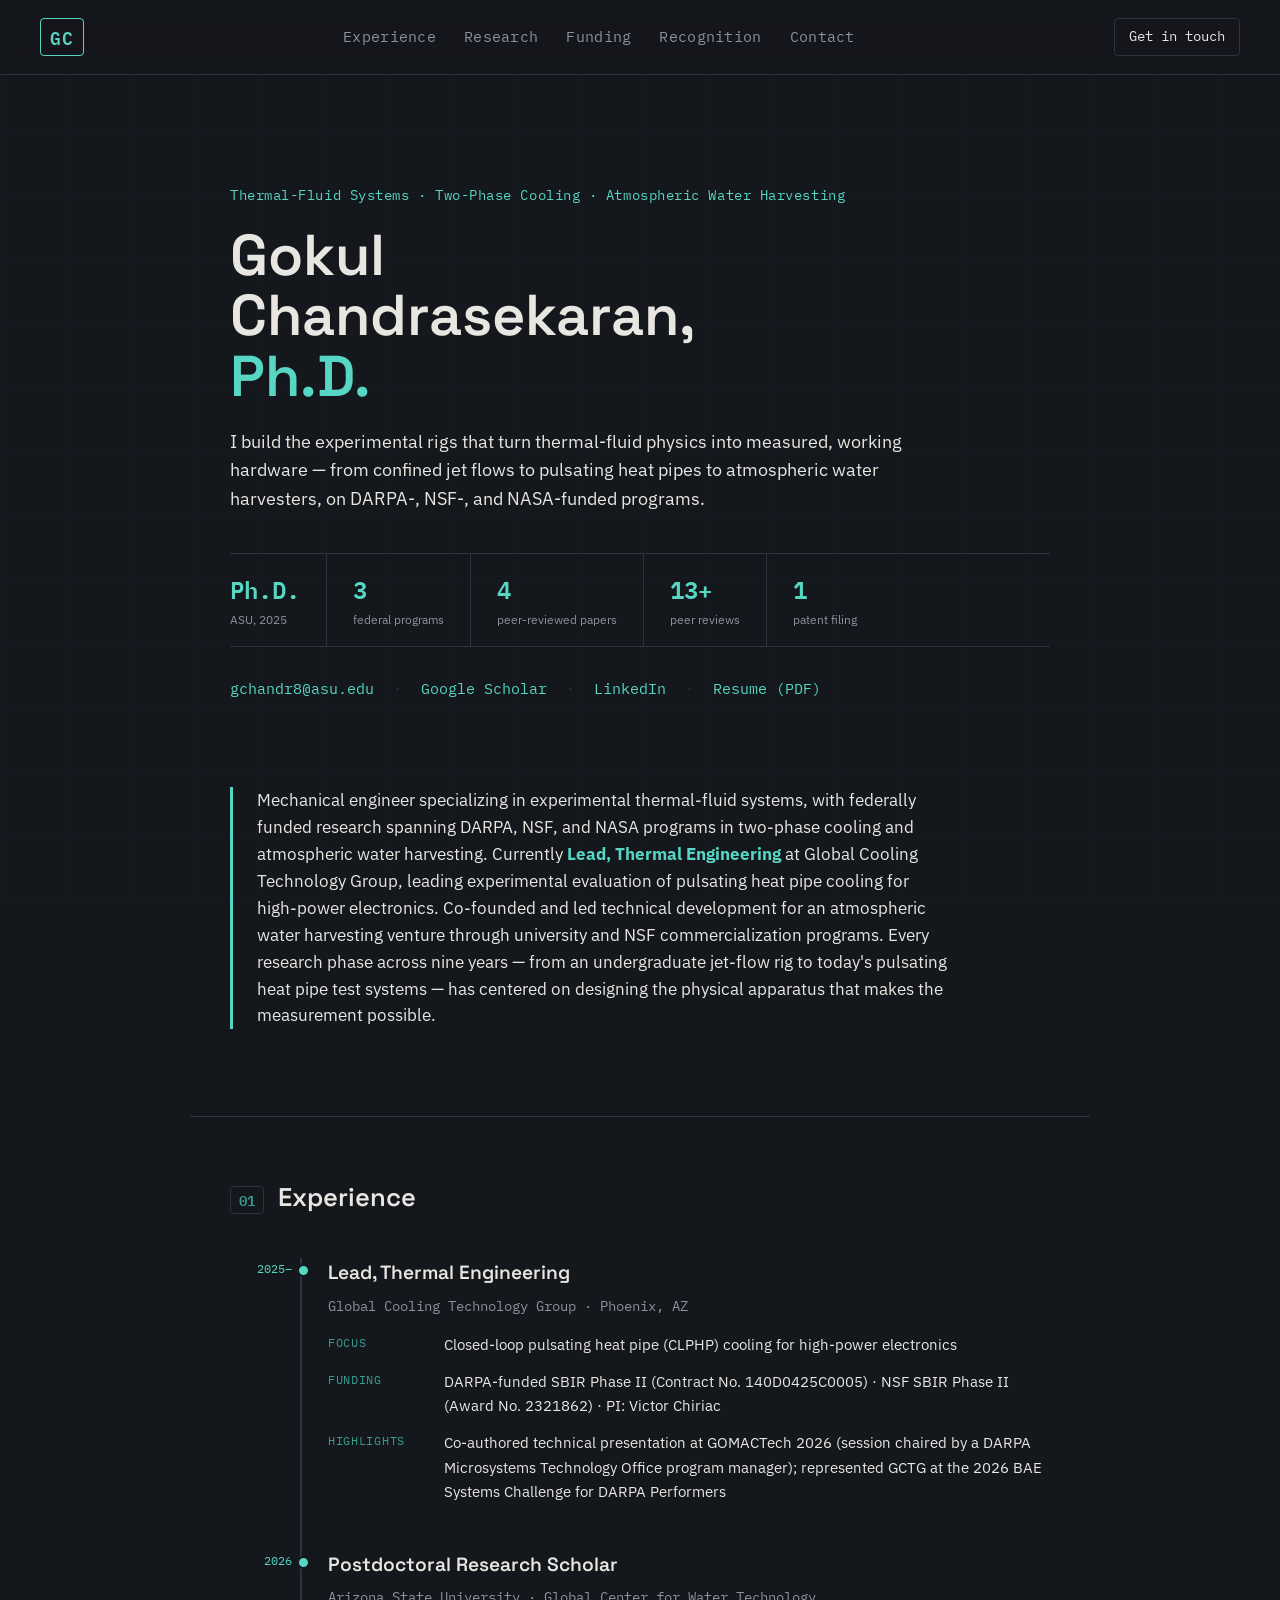
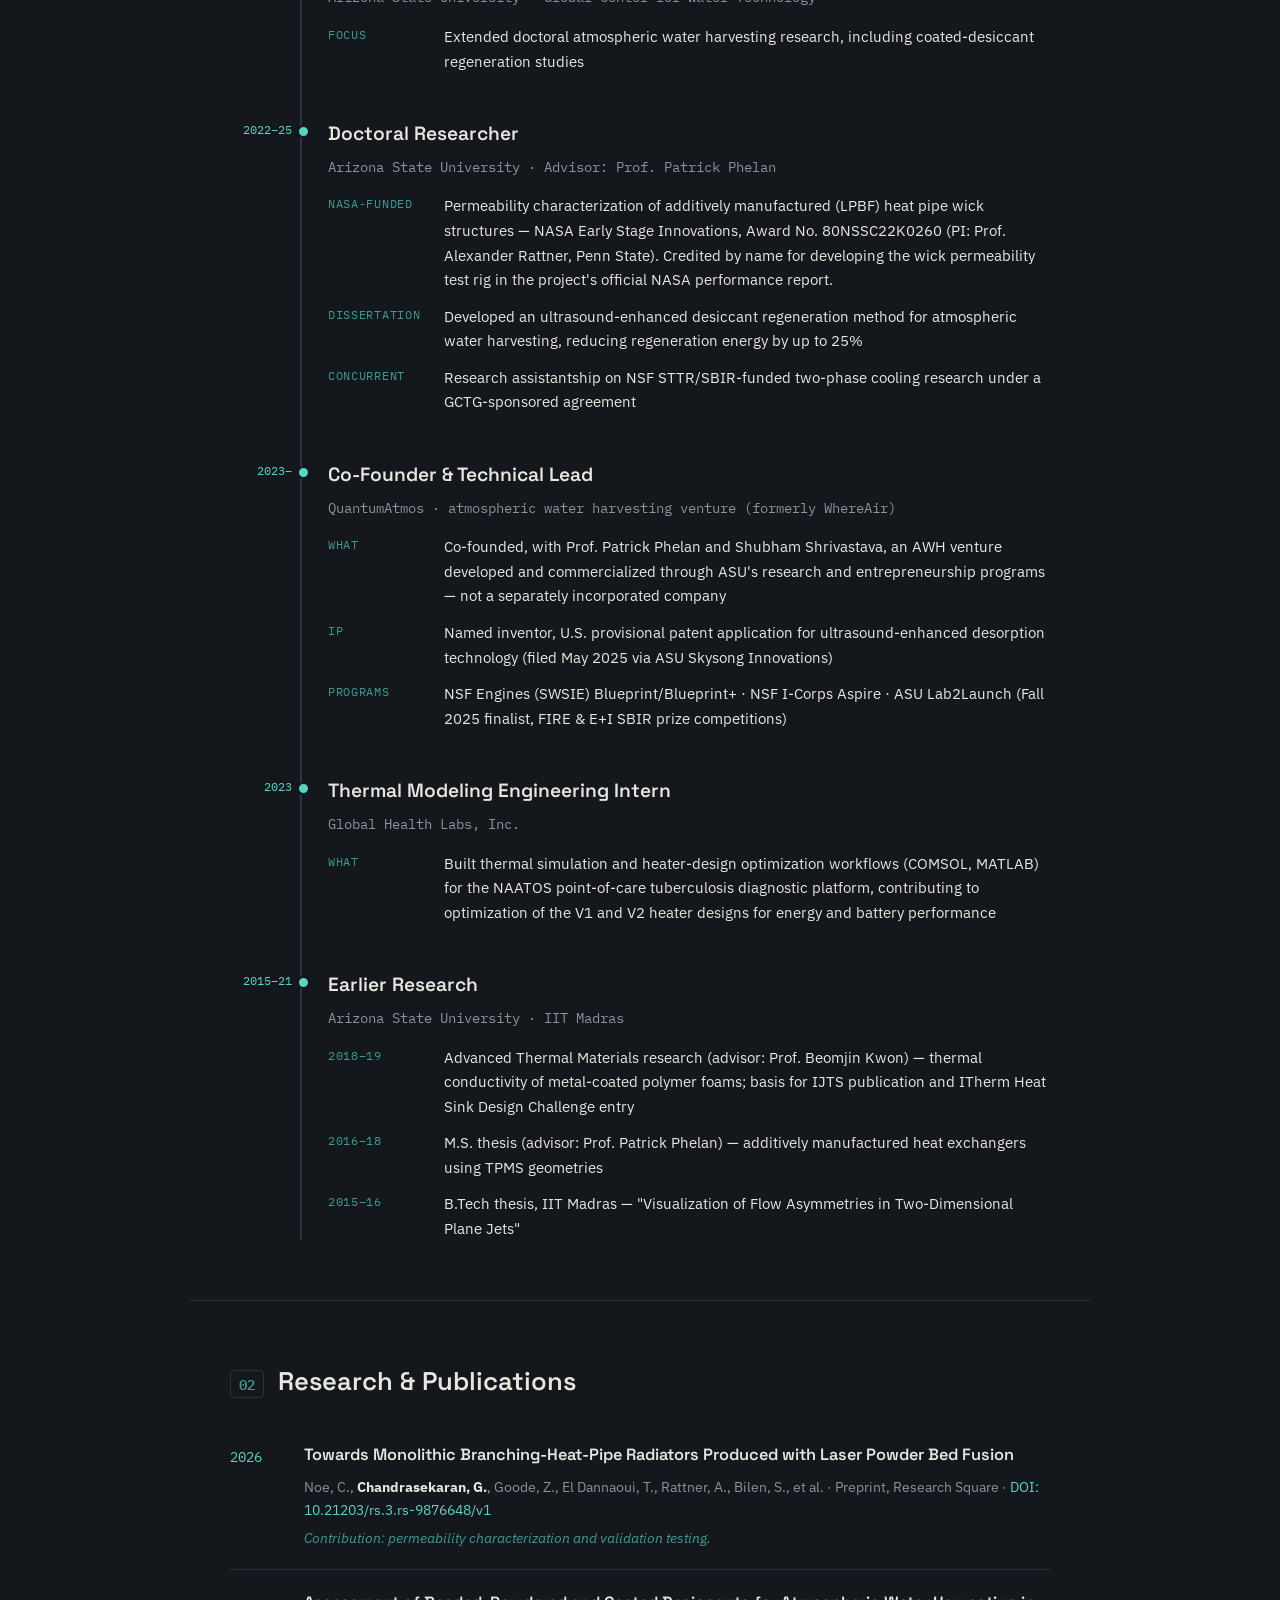
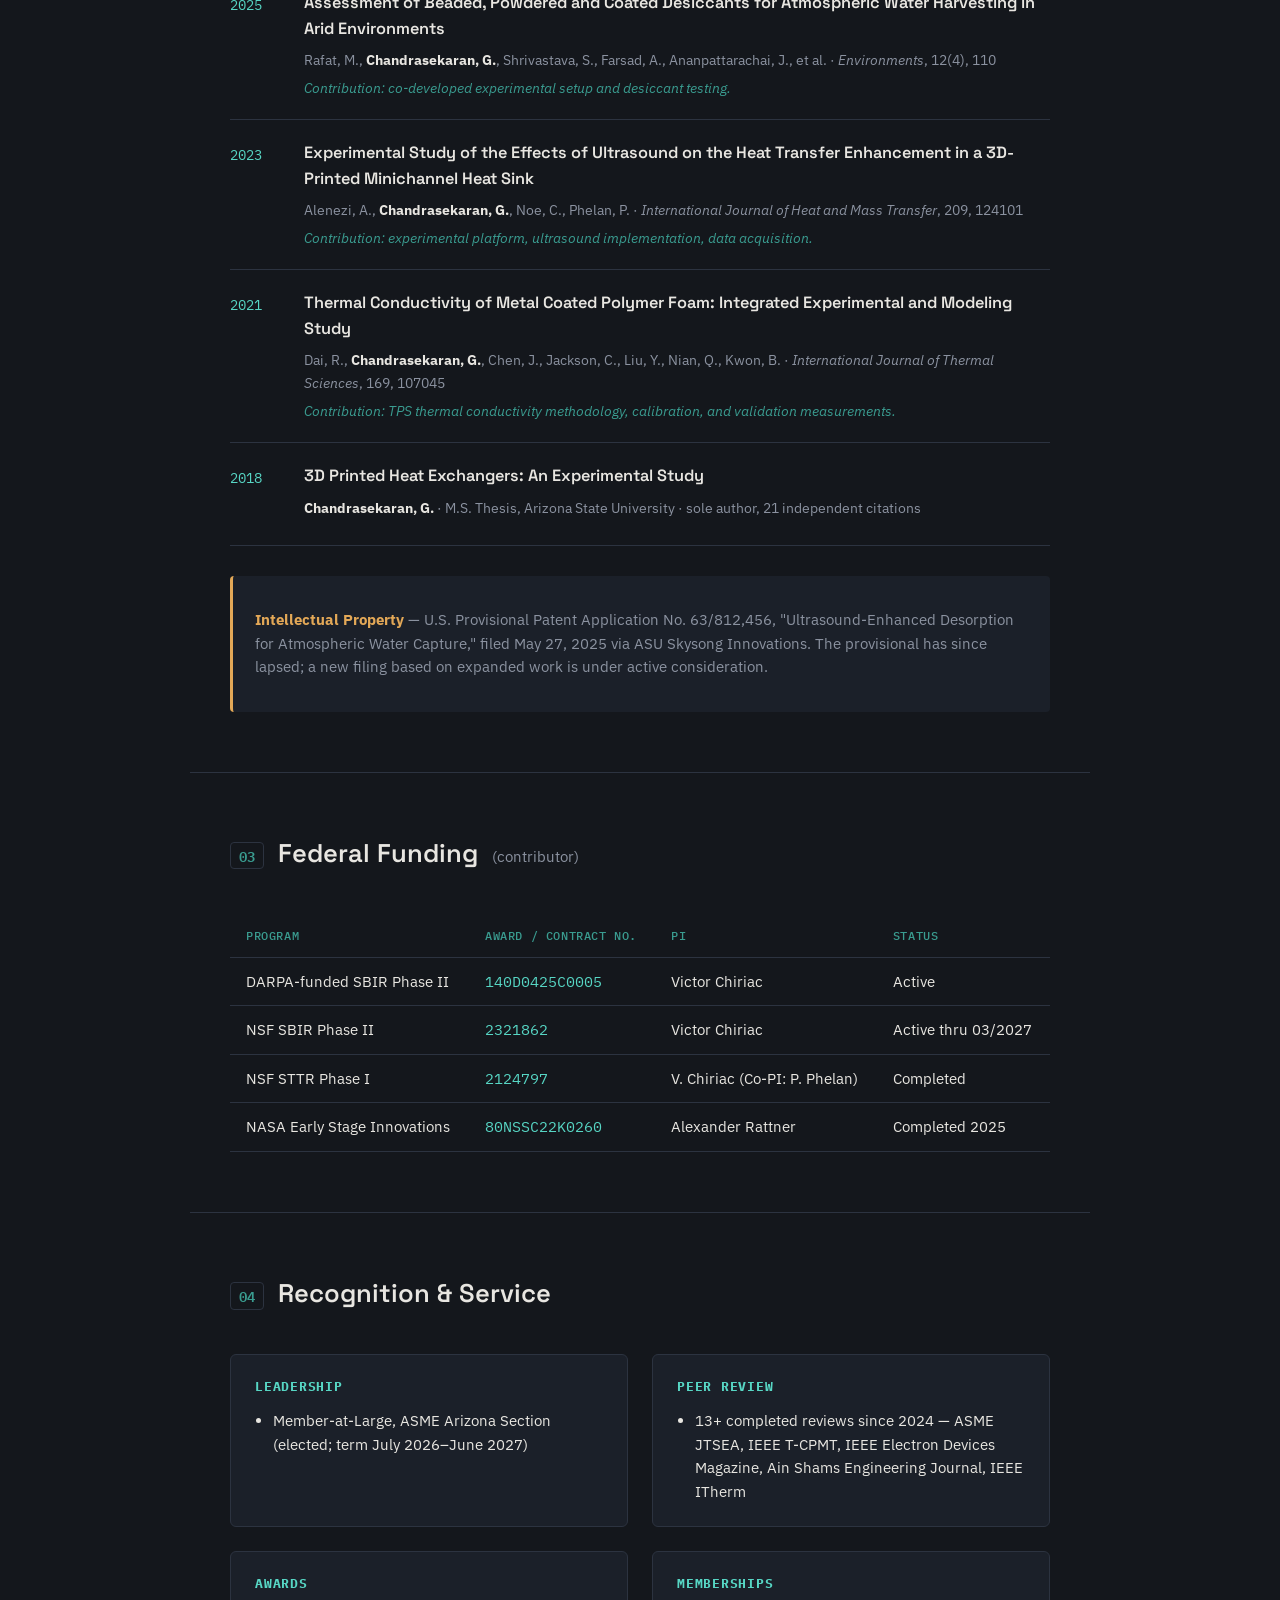
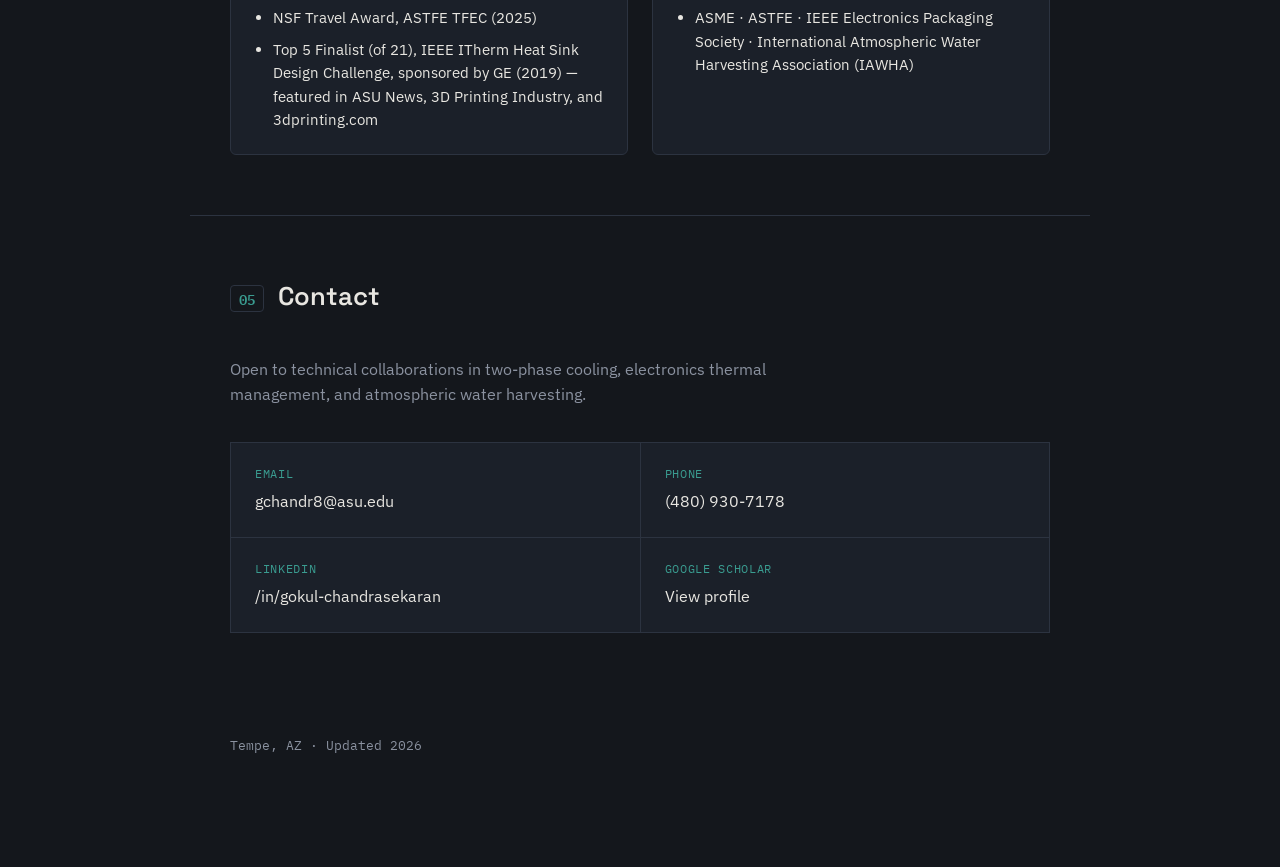
==== commit fb8adf58: "Replace orphaned subpages with redirects to index.html research.html, publications.html, service.htm" ====
--- a/awards.html
+++ b/awards.html
@@ -1,552 +1,12 @@
 <!DOCTYPE html>
 <html lang="en">
 <head>
-  <meta charset="UTF-8" />
-  <meta name="viewport" content="width=device-width, initial-scale=1.0" />
-  <meta name="description" content="Awards and recognition of Gokul Chandrasekaran across research, engineering competitions, and academic service." />
-  <title>Awards &amp; Recognition | Gokul Chandrasekaran</title>
-  <link rel="stylesheet" href="styles.css" />
-
-  <style>
-    :root{
-      --bg:#f4f8fc;
-      --surface:#ffffff;
-      --surface-2:#f8fbff;
-      --text:#29415f;
-      --muted:#64758a;
-      --line:#d9e4f1;
-      --accent:#2456a6;
-      --accent-soft:#eaf2ff;
-      --shadow:0 14px 36px rgba(26, 41, 64, .08);
-      --radius:24px;
-      --max:1160px;
-    }
-
-    * { box-sizing: border-box; }
-    html { scroll-behavior: smooth; }
-
-    body{
-      margin:0;
-      font-family: Inter, ui-sans-serif, system-ui, -apple-system, BlinkMacSystemFont, "Segoe UI", sans-serif;
-      background: linear-gradient(180deg, #eef4fb 0%, var(--bg) 100%);
-      color: var(--text);
-      line-height: 1.6;
-    }
-
-    a{ color: var(--accent); text-decoration: none; }
-    a:hover{ text-decoration: underline; }
-
-    .skip-link{
-      position:absolute;
-      left:-999px;
-      top:auto;
-    }
-    .skip-link:focus{
-      left:16px;
-      top:16px;
-      z-index:1000;
-      background:var(--surface);
-      padding:10px 14px;
-      border-radius:12px;
-      box-shadow:var(--shadow);
-    }
-
-    .site-header{
-      position: sticky;
-      top: 0;
-      z-index: 50;
-      background: rgba(244, 248, 252, 0.94);
-      backdrop-filter: saturate(180%) blur(14px);
-      border-bottom: 1px solid rgba(217, 228, 241, 0.92);
-    }
-
-    .header-inner{
-      max-width: var(--max);
-      margin: 0 auto;
-      padding: 12px 22px;
-      min-height: 72px;
-      display:flex;
-      align-items:center;
-      justify-content:space-between;
-      gap:16px;
-      flex-wrap:wrap;
-    }
-
-    .brand{ min-width: 260px; }
-    .brand .name{
-      font-size: 1.03rem;
-      font-weight: 800;
-      letter-spacing: -0.01em;
-      line-height: 1.2;
-    }
-    .brand .role{
-      margin-top: 3px;
-      font-size: 0.9rem;
-      color: var(--muted);
-    }
-
-    .nav{
-      display:flex;
-      flex-wrap:wrap;
-      justify-content:flex-end;
-      align-items:center;
-      gap: 6px 10px;
-      margin-left:auto;
-    }
-    .nav a{
-      display:inline-flex;
-      align-items:center;
-      justify-content:center;
-      white-space:nowrap;
-      padding: 8px 10px;
-      border-radius: 999px;
-      color: var(--text);
-      font-weight: 600;
-      font-size: 0.93rem;
-    }
-    .nav a:hover,
-    .nav a[aria-current="page"]{
-      background: rgba(36, 86, 166, 0.10);
-      color: var(--accent);
-      text-decoration: none;
-    }
-
-    .page{
-      max-width: var(--max);
-      margin: 0 auto;
-      padding: 22px 18px 52px;
-    }
-
-    .shell{
-      background: rgba(255,255,255,0.94);
-      border: 1px solid rgba(255,255,255,0.72);
-      border-radius: 30px;
-      box-shadow: var(--shadow);
-      overflow:hidden;
-    }
-
-    .content{ padding: 30px 30px 36px; }
-    .section{ margin-top: 28px; }
-
-    .section-inner{
-      max-width: 1040px;
-      margin: 0 auto;
-      padding: 0 10px;
-    }
-
-    .section h2{
-      margin: 0 0 14px;
-      font-size: 1.16rem;
-      color: var(--accent);
-      padding-bottom: 10px;
-      border-bottom: 1px solid var(--line);
-      letter-spacing: -0.01em;
-    }
-
-    .grid{
-      display:grid;
-      grid-template-columns: repeat(12, minmax(0, 1fr));
-      gap: 14px;
-    }
-
-    .card{
-      background: var(--surface);
-      border: 1px solid var(--line);
-      border-radius: var(--radius);
-      padding: 18px;
-      box-shadow: 0 8px 18px rgba(26, 41, 64, 0.04);
-    }
-
-    .card h3{
-      margin: 0 0 8px;
-      font-size: 1rem;
-      color: var(--text);
-    }
-
-    .card p{ margin:0; color: var(--muted); }
-
-    .span-4{ grid-column: span 4; }
-    .span-6{ grid-column: span 6; }
-    .span-8{ grid-column: span 8; }
-    .span-12{ grid-column: span 12; }
-
-    .pill-row{
-      display:flex;
-      flex-wrap:wrap;
-      gap: 10px;
-      margin-top: 12px;
-    }
-
-    .pill{
-      display:inline-flex;
-      align-items:center;
-      padding: 8px 12px;
-      border-radius: 999px;
-      background: #edf4ff;
-      color: #34507c;
-      border: 1px solid rgba(36,86,166,0.10);
-      font-size: 0.92rem;
-      font-weight: 600;
-    }
-
-    .hero-card{
-      background: linear-gradient(180deg, #f7fbff 0%, #ffffff 100%);
-      border: 1px solid var(--line);
-      border-radius: 30px;
-      box-shadow: var(--shadow);
-      padding: 30px;
-    }
-
-    .kicker{
-      display:inline-flex;
-      align-items:center;
-      gap:8px;
-      padding: 7px 12px;
-      border-radius: 999px;
-      background: var(--accent-soft);
-      color: var(--accent);
-      font-size: .84rem;
-      font-weight: 800;
-      letter-spacing: .12em;
-      text-transform: uppercase;
-    }
-
-    h1{
-      margin: 14px 0 10px;
-      font-size: clamp(2rem, 4vw, 3.6rem);
-      line-height: 1.08;
-      color: var(--accent);
-      letter-spacing: -0.03em;
-    }
-
-    .hero-copy{
-      max-width: 860px;
-      color: var(--muted);
-      font-size: 1.03rem;
-    }
-
-    .hero-meta{
-      display:grid;
-      grid-template-columns: repeat(4, minmax(0, 1fr));
-      gap: 14px;
-      margin-top: 22px;
-    }
-    .meta{
-      background: var(--surface-2);
-      border: 1px solid var(--line);
-      border-radius: 18px;
-      padding: 14px 16px;
-    }
-    .meta .label{ display:block; color: var(--muted); font-size: .84rem; margin-bottom: 4px; }
-    .meta .value{ font-weight: 700; color: var(--text); }
-
-    .callout{
-      background: linear-gradient(180deg, rgba(36,86,166,.08), rgba(36,86,166,.03));
-      border: 1px solid rgba(36,86,166,.16);
-      border-radius: 24px;
-      padding: 20px 22px;
-    }
-
-    .two-col{
-      display:grid;
-      grid-template-columns: 1.2fr .8fr;
-      gap:16px;
-    }
-
-    .footer-note{
-      margin-top: 24px;
-      padding-top: 16px;
-      border-top: 1px solid var(--line);
-      color: var(--muted);
-      font-size: 13px;
-    }
-
-    .small-muted{ color: var(--muted); font-size: 0.94rem; }
-
-    .status{
-      display:inline-flex;
-      align-items:center;
-      padding: 7px 12px;
-      border-radius: 999px;
-      background: #edf4ff;
-      color: #34507c;
-      border: 1px solid rgba(36,86,166,0.10);
-      font-size: 0.88rem;
-      font-weight: 700;
-      white-space: nowrap;
-    }
-
-    .portfolio-head{
-      display:flex;
-      justify-content:space-between;
-      align-items:flex-start;
-      gap:12px;
-      flex-wrap:wrap;
-      margin-bottom: 6px;
-    }
-
-    .timeline{
-      display:grid;
-      gap: 12px;
-    }
-
-    .timeline-item{
-      display:flex;
-      justify-content:space-between;
-      align-items:center;
-      gap:12px;
-      flex-wrap:wrap;
-      background: var(--surface-2);
-      border: 1px solid var(--line);
-      border-radius: 18px;
-      padding: 14px 16px;
-    }
-
-    .level{
-      display:inline-flex;
-      align-items:center;
-      justify-content:center;
-      min-width: 140px;
-      padding: 7px 12px;
-      border-radius: 999px;
-      background: #edf4ff;
-      color: #34507c;
-      border: 1px solid rgba(36,86,166,0.10);
-      font-size: 0.92rem;
-      font-weight: 700;
-      white-space: nowrap;
-      flex: 0 0 auto;
-    }
-
-    @media (max-width: 900px){
-      .content{ padding-left:18px; padding-right:18px; }
-      .span-4, .span-6, .span-8, .span-12{ grid-column: span 12; }
-      .nav{ justify-content:flex-start; }
-      .header-inner{ align-items:flex-start; }
-      .hero-meta{ grid-template-columns: repeat(2, minmax(0, 1fr)); }
-      .two-col{ grid-template-columns: 1fr; }
-    }
-
-    @media (max-width: 560px){
-      .page{ padding: 12px 10px 24px; }
-      .hero-card{ padding: 18px; }
-      .brand .role{ font-size: 0.86rem; }
-      .nav a{ padding: 7px 9px; font-size: 0.9rem; }
-      .hero-meta{ grid-template-columns: 1fr; }
-      .level{ min-width: 146px; }
-    }
-  </style>
+<meta charset="UTF-8">
+<meta http-equiv="refresh" content="0; url=index.html">
+<link rel="canonical" href="index.html">
+<title>Gokul Chandrasekaran, Ph.D.</title>
 </head>
 <body>
-  <a class="skip-link" href="#main">Skip to content</a>
-
-  <header class="site-header">
-    <div class="header-inner">
-      <div class="brand">
-        <div class="name">Gokul Chandrasekaran</div>
-        <div class="role">Mechanical Engineer • Experimental Thermal-Fluid Systems • Water &amp; Thermal Technologies</div>
-      </div>
-
-      <nav class="nav" aria-label="Primary">
-        <a href="index.html">Home</a>
-        <a href="research.html">Research</a>
-        <a href="publications.html">Publications</a>
-        <a href="service.html">Service</a>
-        <a href="awards.html" aria-current="page">Awards</a>
-        <a href="media.html">Media</a>
-        <a href="technology.html">Technology</a>
-        <a href="index.html#contact">Contact</a>
-      </nav>
-    </div>
-  </header>
-
-  <main id="main" class="page">
-    <div class="shell">
-      <div class="content">
-        <section class="section">
-          <div class="section-inner">
-            <div class="hero-card">
-              <span class="kicker">Awards &amp; Recognition</span>
-              <h1>Recognition received for research, engineering competitions, and academic service.</h1>
-              <p class="hero-copy">
-                This page groups recognition by the type of achievement it reflects, and where appropriate links each item back to the related research portfolio.
-              </p>
-
-              <div class="hero-meta">
-                <div class="meta"><span class="label">Research recognition</span><span class="value">1 award</span></div>
-                <div class="meta"><span class="label">Engineering competitions</span><span class="value">2 recognitions</span></div>
-                <div class="meta"><span class="label">Academic recognition</span><span class="value">FAIM timeline</span></div>
-                <div class="meta"><span class="label">Total recognition items</span><span class="value">Selected highlights</span></div>
-              </div>
-            </div>
-          </div>
-        </section>
-
-        <section class="section">
-          <div class="section-inner">
-            <h2>Recognition overview</h2>
-            <p class="small-muted">
-              The items below are organized by achievement type rather than chronology. This keeps the page selective and makes it easier to connect each recognition item to the broader research portfolio it reflects.
-            </p>
-
-            <div class="callout" style="margin-top:14px;">
-              <div class="two-col">
-                <div>
-                  <h3 style="margin-top:0; color: var(--text);">How to read this page</h3>
-                  <p class="small-muted">
-                    Some items recognize research, some reflect engineering performance in competitive settings, and some document academic service and recognition.
-                  </p>
-                </div>
-                <div>
-                  <h3 style="margin-top:0; color: var(--text);">Related pages</h3>
-                  <p class="small-muted">
-                    Awards and recognition connect closely to the Research, Publications, and Service pages.
-                  </p>
-                </div>
-              </div>
-            </div>
-          </div>
-        </section>
-
-        <section class="section">
-          <div class="section-inner">
-            <h2>Research recognition</h2>
-            <div class="grid" style="margin-top:14px;">
-              <article class="card span-12">
-                <div class="portfolio-head">
-                  <div>
-                    <div class="pill-row" style="margin-top:0;">
-                      <span class="pill">Research recognition</span>
-                    </div>
-                    <h3 style="margin-top: 12px;">NSF Travel Award</h3>
-                  </div>
-                  <span class="status">ASTFE TFEC 2025</span>
-                </div>
-                <p class="small-muted"><strong>Summary:</strong> Competitive travel award supporting participation in the ASTFE Thermal and Fluids Engineering Conference.</p>
-                <div class="pill-row">
-                  <span class="pill">Thermal engineering</span>
-                  <span class="pill">Research travel</span>
-                  <span class="pill">ASTFE</span>
-                </div>
-              </article>
-            </div>
-          </div>
-        </section>
-
-        <section class="section">
-          <div class="section-inner">
-            <h2>Engineering competitions &amp; design challenges</h2>
-            <div class="grid" style="margin-top:14px;">
-              <article class="card span-12">
-                <div class="portfolio-head">
-                  <div>
-                    <div class="pill-row" style="margin-top:0;">
-                      <span class="pill">Advanced Thermal Materials</span>
-                      <span class="pill">Design challenge</span>
-                    </div>
-                    <h3 style="margin-top: 12px;">ITherm Heat Sink Design Challenge</h3>
-                  </div>
-                  <span class="status">Top 5 Finalist • 2019</span>
-                </div>
-                <p class="small-muted"><strong>Summary:</strong> Top 5 finalist in the IEEE ITherm Heat Sink Design Challenge during research on advanced thermal materials and electronics cooling.</p>
-                <div class="pill-row">
-                  <span class="pill">Electronics cooling</span>
-                  <span class="pill">Heat sink design</span>
-                  <span class="pill">Advanced thermal materials</span>
-                </div>
-              </article>
-
-              <article class="card span-12">
-                <div class="portfolio-head">
-                  <div>
-                    <div class="pill-row" style="margin-top:0;">
-                      <span class="pill">Experimental Thermal Engineering</span>
-                      <span class="pill">Team competition</span>
-                    </div>
-                    <h3 style="margin-top: 12px;">AZLoop — SpaceX Hyperloop Competition</h3>
-                  </div>
-                  <span class="status">Top 8 Finalist • 2017</span>
-                </div>
-                <p class="small-muted"><strong>Summary:</strong> Member of the Arizona State University AZLoop team selected as a Top 8 Finalist in the SpaceX Hyperloop Competition.</p>
-                <div class="pill-row">
-                  <span class="pill">AZLoop</span>
-                  <span class="pill">SpaceX Hyperloop</span>
-                  <span class="pill">Engineering competition</span>
-                </div>
-              </article>
-            </div>
-          </div>
-        </section>
-
-        <section class="section">
-          <div class="section-inner">
-            <h2>Academic recognition</h2>
-            <div class="grid" style="margin-top:14px;">
-              <article class="card span-6">
-                <h3>Fulton Academic Integrity Matters (FAIM)</h3>
-                <p class="small-muted">Student Representative and Academic Integrity Appeal Hearing Participant (2021–2026).</p>
-                <p class="small-muted" style="margin-top:10px;">Annual recognition levels are summarized here and detailed further on the Professional Service page.</p>
-              </article>
-
-              <article class="card span-6" style="background: var(--surface-2);">
-                <h3 style="margin-top:0;">FAIM annual recognition levels</h3>
-                <div class="timeline" style="margin-top:12px;">
-                  <div class="timeline-item">
-                    <span class="level">2025–2026</span>
-                    <strong>Gold</strong>
-                  </div>
-                  <div class="timeline-item">
-                    <span class="level">2024–2025</span>
-                    <strong>Platinum Plus</strong>
-                  </div>
-                  <div class="timeline-item">
-                    <span class="level">2023–2024</span>
-                    <strong>Platinum Plus</strong>
-                  </div>
-                  <div class="timeline-item">
-                    <span class="level">2022–2023</span>
-                    <strong>Silver</strong>
-                  </div>
-                  <div class="timeline-item">
-                    <span class="level">2021–2022</span>
-                    <strong>Participation</strong>
-                  </div>
-                </div>
-              </article>
-            </div>
-          </div>
-        </section>
-
-        <section class="section">
-          <div class="section-inner">
-            <h2>Featured recognition</h2>
-            <div class="grid" style="margin-top:14px;">
-              <div class="card span-4">
-                <h3>NSF Travel Award</h3>
-                <p class="small-muted">ASTFE TFEC 2025</p>
-              </div>
-              <div class="card span-4">
-                <h3>ITherm Top 5 Finalist</h3>
-                <p class="small-muted">Heat sink design challenge (2019)</p>
-              </div>
-              <div class="card span-4">
-                <h3>AZLoop Top 8 Finalist</h3>
-                <p class="small-muted">SpaceX Hyperloop Competition (2017)</p>
-              </div>
-            </div>
-          </div>
-        </section>
-
-        <section class="section">
-          <div class="section-inner footer-note">
-            <div style="display:flex; justify-content:space-between; gap:14px; flex-wrap:wrap;">
-              <div>Awards and recognition.</div>
-              <div><a href="media.html">Next: Media</a></div>
-            </div>
-          </div>
-        </section>
-      </div>
-    </div>
-  </main>
+<p>This page has moved. <a href="index.html">Continue to the homepage</a>.</p>
 </body>
 </html>
